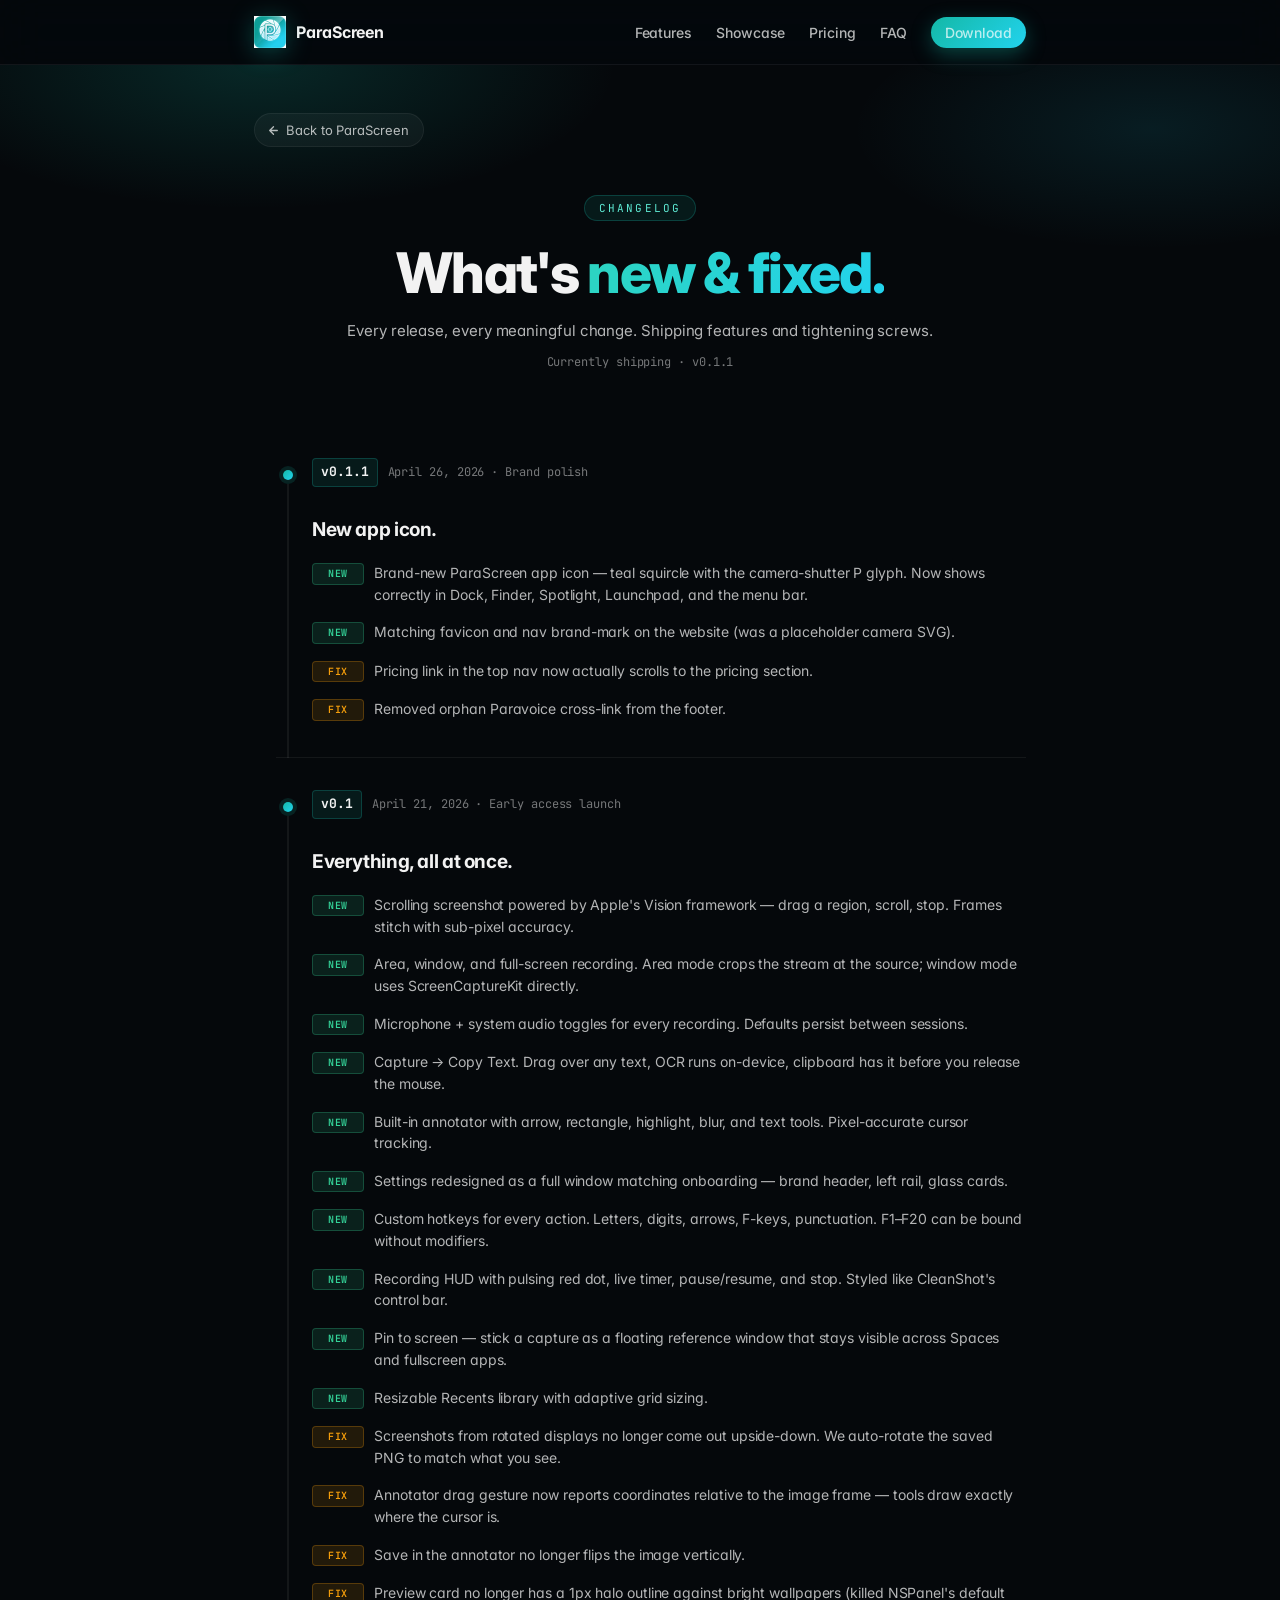
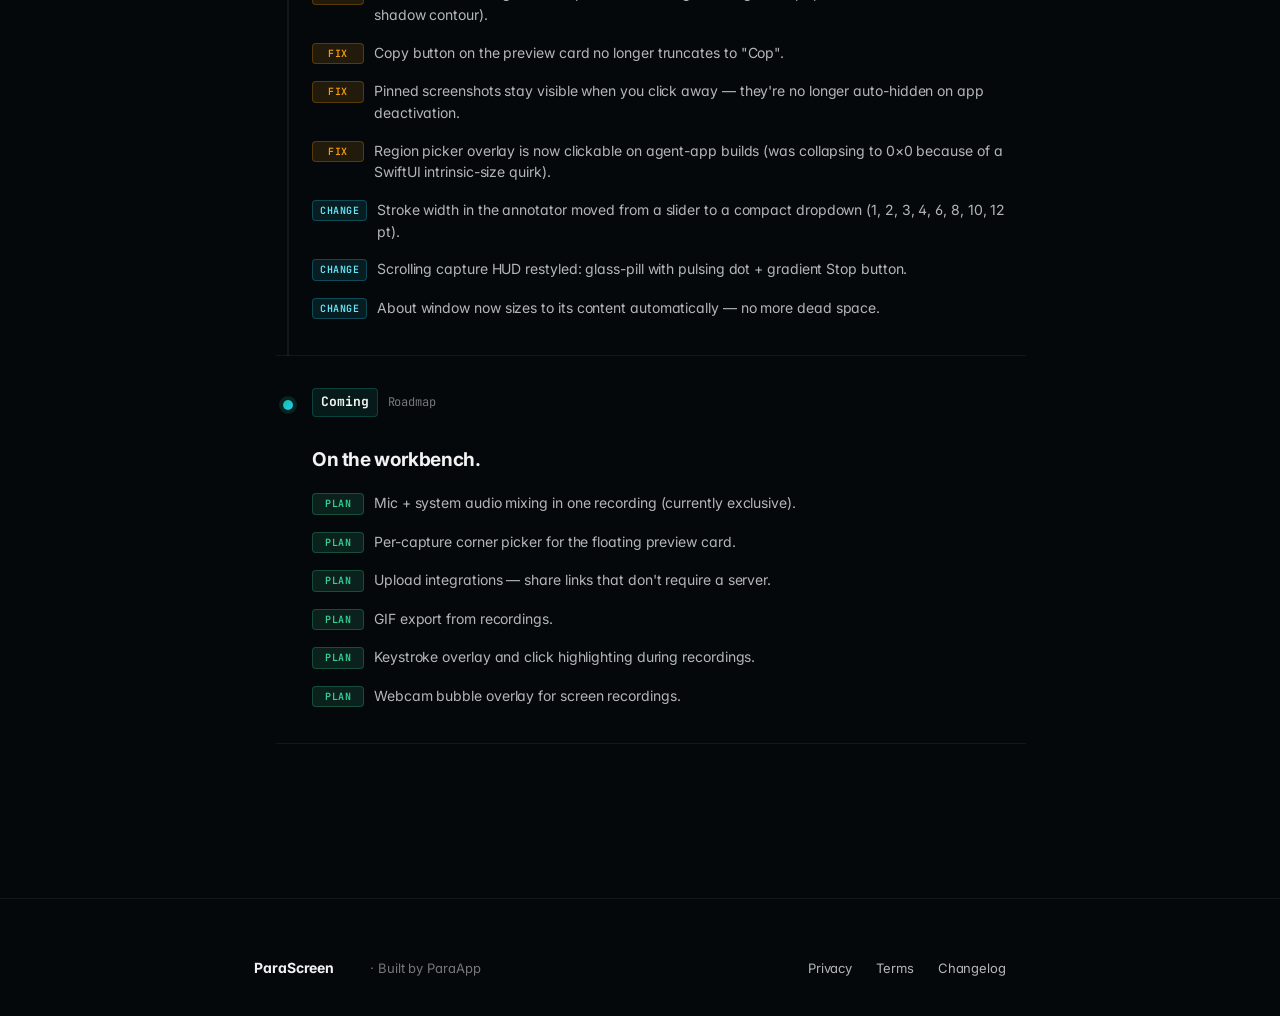
==== changelog.html @ b53913fe "fix: nav 'Pricing' link + add v0.1.1 changelog entry - Add #pricing anchor span on pricing/download " ====
<!DOCTYPE html>
<html lang="en">
<head>
  <meta charset="UTF-8" />
  <meta name="viewport" content="width=device-width, initial-scale=1.0" />
  <title>Changelog — ParaScreen</title>
  <meta name="description" content="Every release of ParaScreen, and what changed. Organized by version, dated.">
  <meta name="theme-color" content="#05080B" />
  <meta name="color-scheme" content="dark" />
  <link rel="canonical" href="https://parascreen.app/changelog.html" />
  <link rel="icon" type="image/png" sizes="32x32" href="favicon-32.png" />
  <link rel="icon" type="image/png" sizes="16x16" href="favicon-16.png" />
  <link rel="shortcut icon" type="image/png" href="favicon.png" />
  <link rel="apple-touch-icon" sizes="180x180" href="apple-touch-icon.png" />

  <link rel="preconnect" href="https://fonts.googleapis.com">
  <link rel="preconnect" href="https://fonts.gstatic.com" crossorigin>
  <link href="https://fonts.googleapis.com/css2?family=Inter:wght@300;400;500;600;700;800&family=JetBrains+Mono:wght@400;500;600&display=swap" rel="stylesheet">
  <link rel="stylesheet" href="shared/tokens.css">
  <link rel="stylesheet" href="shared/base.css">
  <link rel="stylesheet" href="shared/motion.css">
  <link rel="stylesheet" href="_shared/legal.css">
</head>
<body>

<nav class="top">
  <div class="container">
    <div class="row">
      <a class="brand" href="">
        <div class="brand-mark">
          <img src="brand-mark-64.png" alt="ParaScreen" width="32" height="32" />
        </div>
        <span>ParaScreen</span>
      </a>
      <div class="links">
        <a href="index.html#features">Features</a>
        <a href="index.html#showcase">Showcase</a>
        <a href="index.html#pricing">Pricing</a>
        <a href="index.html#faq">FAQ</a>
        <a class="cta" href="index.html#download">Download</a>
      </div>
    </div>
  </div>
</nav>

<section class="legal-page">
  <div class="container">
    <a class="back-link" href="">
      <svg viewBox="0 0 24 24" fill="none" stroke="currentColor" stroke-width="2.4" stroke-linecap="round" stroke-linejoin="round"><path d="M19 12H5M12 19l-7-7 7-7"/></svg>
      Back to ParaScreen
    </a>

    <div class="legal-header">
      <span class="eyebrow">Changelog</span>
      <h1>What's <span class="grad">new &amp; fixed.</span></h1>
      <p class="sub">Every release, every meaningful change. Shipping features and tightening screws.</p>
      <div class="meta">Currently shipping · v0.1.1</div>
    </div>

    <div class="legal-body" style="padding-top: 24px;">
      <ul class="changelog-list">

        <!-- v0.1.1 — brand polish -->
        <li class="changelog-entry">
          <div class="version">
            <span class="v">v0.1.1</span>
            <span class="date">April 26, 2026 · Brand polish</span>
          </div>
          <h2>New app icon.</h2>
          <ul>
            <li><span class="tag new">New</span><span>Brand-new ParaScreen app icon — teal squircle with the camera-shutter P glyph. Now shows correctly in Dock, Finder, Spotlight, Launchpad, and the menu bar.</span></li>
            <li><span class="tag new">New</span><span>Matching favicon and nav brand-mark on the website (was a placeholder camera SVG).</span></li>
            <li><span class="tag fix">Fix</span><span>Pricing link in the top nav now actually scrolls to the pricing section.</span></li>
            <li><span class="tag fix">Fix</span><span>Removed orphan Paravoice cross-link from the footer.</span></li>
          </ul>
        </li>

        <!-- v0.1 — tonight's marathon -->
        <li class="changelog-entry">
          <div class="version">
            <span class="v">v0.1</span>
            <span class="date">April 21, 2026 · Early access launch</span>
          </div>
          <h2>Everything, all at once.</h2>
          <ul>
            <li><span class="tag new">New</span><span>Scrolling screenshot powered by Apple's Vision framework — drag a region, scroll, stop. Frames stitch with sub-pixel accuracy.</span></li>
            <li><span class="tag new">New</span><span>Area, window, and full-screen recording. Area mode crops the stream at the source; window mode uses ScreenCaptureKit directly.</span></li>
            <li><span class="tag new">New</span><span>Microphone + system audio toggles for every recording. Defaults persist between sessions.</span></li>
            <li><span class="tag new">New</span><span>Capture → Copy Text. Drag over any text, OCR runs on-device, clipboard has it before you release the mouse.</span></li>
            <li><span class="tag new">New</span><span>Built-in annotator with arrow, rectangle, highlight, blur, and text tools. Pixel-accurate cursor tracking.</span></li>
            <li><span class="tag new">New</span><span>Settings redesigned as a full window matching onboarding — brand header, left rail, glass cards.</span></li>
            <li><span class="tag new">New</span><span>Custom hotkeys for every action. Letters, digits, arrows, F-keys, punctuation. F1–F20 can be bound without modifiers.</span></li>
            <li><span class="tag new">New</span><span>Recording HUD with pulsing red dot, live timer, pause/resume, and stop. Styled like CleanShot's control bar.</span></li>
            <li><span class="tag new">New</span><span>Pin to screen — stick a capture as a floating reference window that stays visible across Spaces and fullscreen apps.</span></li>
            <li><span class="tag new">New</span><span>Resizable Recents library with adaptive grid sizing.</span></li>
            <li><span class="tag fix">Fix</span><span>Screenshots from rotated displays no longer come out upside-down. We auto-rotate the saved PNG to match what you see.</span></li>
            <li><span class="tag fix">Fix</span><span>Annotator drag gesture now reports coordinates relative to the image frame — tools draw exactly where the cursor is.</span></li>
            <li><span class="tag fix">Fix</span><span>Save in the annotator no longer flips the image vertically.</span></li>
            <li><span class="tag fix">Fix</span><span>Preview card no longer has a 1px halo outline against bright wallpapers (killed NSPanel's default shadow contour).</span></li>
            <li><span class="tag fix">Fix</span><span>Copy button on the preview card no longer truncates to "Cop".</span></li>
            <li><span class="tag fix">Fix</span><span>Pinned screenshots stay visible when you click away — they're no longer auto-hidden on app deactivation.</span></li>
            <li><span class="tag fix">Fix</span><span>Region picker overlay is now clickable on agent-app builds (was collapsing to 0×0 because of a SwiftUI intrinsic-size quirk).</span></li>
            <li><span class="tag change">Change</span><span>Stroke width in the annotator moved from a slider to a compact dropdown (1, 2, 3, 4, 6, 8, 10, 12 pt).</span></li>
            <li><span class="tag change">Change</span><span>Scrolling capture HUD restyled: glass-pill with pulsing dot + gradient Stop button.</span></li>
            <li><span class="tag change">Change</span><span>About window now sizes to its content automatically — no more dead space.</span></li>
          </ul>
        </li>

        <!-- Seed entry for the roadmap -->
        <li class="changelog-entry">
          <div class="version">
            <span class="v">Coming</span>
            <span class="date">Roadmap</span>
          </div>
          <h2>On the workbench.</h2>
          <ul>
            <li><span class="tag new">Plan</span><span>Mic + system audio mixing in one recording (currently exclusive).</span></li>
            <li><span class="tag new">Plan</span><span>Per-capture corner picker for the floating preview card.</span></li>
            <li><span class="tag new">Plan</span><span>Upload integrations — share links that don't require a server.</span></li>
            <li><span class="tag new">Plan</span><span>GIF export from recordings.</span></li>
            <li><span class="tag new">Plan</span><span>Keystroke overlay and click highlighting during recordings.</span></li>
            <li><span class="tag new">Plan</span><span>Webcam bubble overlay for screen recordings.</span></li>
          </ul>
        </li>

      </ul>
    </div>
  </div>
</section>

<footer>
  <div class="container row">
    <div>
      <a class="brand" href="" style="font-size:14px; color: var(--text-hi); text-decoration:none; font-weight:700;">ParaScreen</a>
      <span style="margin-left:12px;">· Built by ParaApp</span>
    </div>
    <div>
      <a href="privacy.html">Privacy</a>
      <a href="terms.html">Terms</a>
      <a href="changelog.html">Changelog</a>

    </div>
  </div>
</footer>

</body>
</html>
---- shared/tokens.css ----
/* ParaScreen design tokens — dark-first (Midnight Teal) */
:root {
  /* Surfaces */
  --bg-0: #05080B;
  --bg-1: #08101A;
  --bg-2: #0E1A26;
  --bg-3: #142635;
  --glass-fill: rgba(255, 255, 255, 0.04);
  --glass-stroke: rgba(255, 255, 255, 0.06);
  --glass-stroke-strong: rgba(255, 255, 255, 0.10);

  /* Brand — teal / cyan — mirrors ParaScreen's app accent */
  --teal-500: #14B8A6;
  --teal-400: #2DD4BF;
  --teal-300: #5EEAD4;
  --cyan-500: #06B6D4;
  --cyan-400: #22D3EE;
  --cyan-300: #67E8F9;
  --brand-gradient: linear-gradient(135deg, #14B8A6 0%, #22D3EE 100%);
  --brand-gradient-soft: linear-gradient(135deg, rgba(20,184,166,0.85) 0%, rgba(34,211,238,0.85) 100%);
  --brand-glow: 0 0 40px rgba(20, 184, 166, 0.45), 0 0 80px rgba(34, 211, 238, 0.25);

  /* State */
  --live-green: #34D399;
  --amber: #F59E0B;
  --red-500: #EF4444;
  --violet-400: #A78BFA;

  /* Text (on dark) */
  --text-hi: rgba(255, 255, 255, 0.95);
  --text-mid: rgba(255, 255, 255, 0.70);
  --text-lo: rgba(255, 255, 255, 0.45);
  --text-disabled: rgba(255, 255, 255, 0.25);

  /* Radii */
  --r-xs: 4px;
  --r-sm: 8px;
  --r-md: 12px;
  --r-lg: 16px;
  --r-xl: 24px;
  --r-pill: 9999px;

  /* Elevation */
  --shadow-sm: 0 1px 2px rgba(0, 0, 0, 0.30);
  --shadow-md: 0 4px 16px rgba(0, 0, 0, 0.40);
  --shadow-lg: 0 16px 48px rgba(0, 0, 0, 0.50);
  --shadow-glow: var(--brand-glow);

  /* Typography */
  --font-heading: "Inter", ui-sans-serif, system-ui, -apple-system, "Segoe UI", Roboto, sans-serif;
  --font-body: "Inter", ui-sans-serif, system-ui, -apple-system, "Segoe UI", Roboto, sans-serif;
  --font-mono: "JetBrains Mono", ui-monospace, SFMono-Regular, Menlo, Consolas, monospace;

  /* Motion */
  --dur-micro: 120ms;
  --dur-fast: 240ms;
  --dur-med: 400ms;
  --dur-slow: 640ms;
  --ease-out: cubic-bezier(0.16, 1, 0.3, 1);
  --ease-in-out: cubic-bezier(0.83, 0, 0.17, 1);
}

/* Light mode (landing page only) */
:root[data-theme="light"] {
  --bg-0: #FAFAF9;
  --bg-1: #FFFFFF;
  --bg-2: #F5F5F4;
  --bg-3: #E7E5E4;
  --glass-fill: rgba(255, 255, 255, 0.70);
  --glass-stroke: rgba(0, 0, 0, 0.06);
  --text-hi: rgba(17, 17, 17, 0.95);
  --text-mid: rgba(17, 17, 17, 0.70);
  --text-lo: rgba(17, 17, 17, 0.45);
}

/* ParaScreen-specific gradient helpers */
.ambient-teal::before {
  content: '';
  position: absolute;
  inset: -20% -10%;
  pointer-events: none;
  background:
    radial-gradient(60% 40% at 15% 0%, rgba(20,184,166,0.22), transparent 60%),
    radial-gradient(50% 40% at 90% 100%, rgba(34,211,238,0.14), transparent 60%);
  z-index: 0;
}

/* Shared motion class — mirrors Paravoice */
.ambient-violet::before {
  content: '';
  position: absolute;
  inset: -20% -10%;
  pointer-events: none;
  background:
    radial-gradient(60% 40% at 15% 0%, rgba(20,184,166,0.22), transparent 60%),
    radial-gradient(50% 40% at 90% 100%, rgba(34,211,238,0.14), transparent 60%);
  z-index: 0;
}
---- shared/base.css ----
* { box-sizing: border-box; }

html, body {
  margin: 0;
  padding: 0;
  font-family: var(--font-body);
  background: var(--bg-0);
  color: var(--text-hi);
  -webkit-font-smoothing: antialiased;
  font-feature-settings: "cv02", "cv03", "cv04", "cv11";
  letter-spacing: -0.005em;
}

h1, h2, h3, h4, h5, h6 {
  font-family: var(--font-heading);
  letter-spacing: -0.02em;
  margin: 0;
  color: var(--text-hi);
}

button { font-family: inherit; cursor: pointer; }
code, kbd, pre { font-family: var(--font-mono); }

.glass {
  background: var(--glass-fill);
  backdrop-filter: blur(40px) saturate(180%);
  -webkit-backdrop-filter: blur(40px) saturate(180%);
  border: 1px solid var(--glass-stroke);
}
.glass-strong { border-color: var(--glass-stroke-strong); }

.focus-ring:focus-visible {
  outline: 2px solid var(--teal-400);
  outline-offset: 2px;
  border-radius: var(--r-sm);
}

.text-gradient {
  background: var(--brand-gradient);
  -webkit-background-clip: text;
  background-clip: text;
  color: transparent;
}

/* Parent must have position: relative (pseudo-element is absolute-positioned). */
.grain::before {
  content: '';
  position: absolute;
  inset: 0;
  pointer-events: none;
  opacity: 0.04;
  mix-blend-mode: overlay;
  background-image: url("data:image/svg+xml;utf8,<svg xmlns='http://www.w3.org/2000/svg' width='160' height='160'><filter id='n'><feTurbulence baseFrequency='0.9' numOctaves='2' stitchTiles='stitch'/><feColorMatrix values='0 0 0 0 0 0 0 0 0 0 0 0 0 0 0 0 0 0 0.5 0'/></filter><rect width='100%' height='100%' filter='url(%23n)'/></svg>");
}

/* Violet radial ambient for dark surfaces */
/* Parent must have position: relative (pseudo-element is absolute-positioned). */
.ambient-violet::before {
  content: '';
  position: absolute;
  inset: -20% -10%;
  pointer-events: none;
  background:
    radial-gradient(60% 40% at 15% 0%, rgba(139,92,246,0.18), transparent 60%),
    radial-gradient(50% 40% at 90% 100%, rgba(236,72,153,0.12), transparent 60%);
  z-index: 0;
}

.pv-waveform {
  display: flex;
  align-items: center;
  justify-content: center;
  gap: 3px;
  width: 100%;
  height: 48px;
}
.pv-wf-bar {
  display: block;
  width: 2px;
  height: calc(var(--h, 0.1) * 100%);
  min-height: 4px;
  border-radius: 2px;
  background: linear-gradient(
    180deg,
    hsl(calc(260 + var(--i) / var(--t) * 70) 90% 70%),
    hsl(calc(320 + var(--i) / var(--t) * 20) 90% 65%)
  );
  transition: height var(--dur-micro) linear;
  box-shadow: 0 0 6px rgba(139, 92, 246, 0.45);
}
@media (prefers-reduced-motion: reduce) {
  .pv-wf-bar { transition: none; }
}

.pv-keycap {
  display: inline-flex;
  align-items: center;
  justify-content: center;
  min-width: 24px;
  height: 24px;
  padding: 0 8px;
  border-radius: var(--r-sm);
  background: linear-gradient(180deg, rgba(255,255,255,0.08), rgba(255,255,255,0.02));
  border: 1px solid rgba(255, 255, 255, 0.10);
  box-shadow:
    inset 0 1px 0 rgba(255, 255, 255, 0.15),
    inset 0 -1px 0 rgba(0, 0, 0, 0.20),
    0 1px 2px rgba(0, 0, 0, 0.30);
  font-family: var(--font-mono);
  font-size: 12px;
  font-weight: 500;
  color: var(--text-hi);
  user-select: none;
  letter-spacing: 0;
}
.pv-keycap.pv-keycap--held {
  background: var(--brand-gradient);
  color: #fff;
  box-shadow:
    inset 0 1px 0 rgba(255, 255, 255, 0.25),
    inset 0 -1px 0 rgba(0, 0, 0, 0.20),
    0 0 20px rgba(139, 92, 246, 0.55);
}
---- shared/motion.css ----
:root {
  --ease-out: cubic-bezier(0.2, 0.8, 0.2, 1);
  --ease-in-out: cubic-bezier(0.4, 0, 0.2, 1);
  --spring-soft: cubic-bezier(0.34, 1.56, 0.64, 1);

  --dur-micro: 120ms;
  --dur-fast: 200ms;
  --dur-med: 320ms;
  --dur-slow: 600ms;
  --dur-xslow: 1400ms;
}

@media (prefers-reduced-motion: reduce) {
  *, *::before, *::after {
    animation-duration: 0.01ms !important;
    animation-iteration-count: 1 !important;
    transition-duration: 0.01ms !important;
    scroll-behavior: auto !important;
  }
}

@keyframes pv-pulse-dot {
  0%, 100% { opacity: 0.5; }
  50% { opacity: 1; }
}
@keyframes pv-breathe {
  0%, 100% { transform: scaleY(1); }
  50% { transform: scaleY(1.06); }
}
@keyframes pv-shimmer {
  0% { background-position: 0% 50%; }
  100% { background-position: 200% 50%; }
}
@keyframes pv-fade-in {
  from { opacity: 0; transform: translateY(4px); }
  to { opacity: 1; transform: translateY(0); }
}
@keyframes pv-overlay-enter {
  from { opacity: 0; transform: translate(-50%, 8px) scale(0.96); filter: blur(8px); }
  to { opacity: 1; transform: translate(-50%, 0) scale(1); filter: blur(0); }
}
---- _shared/legal.css ----
/* Shared legal/changelog page styles */
.container { max-width: 820px; margin: 0 auto; padding: 0 24px; }

.legal-page { padding: 48px 0 80px; position: relative; }
.legal-page::before {
  content:''; position:absolute; inset:0 0 auto 0; height: 320px;
  background:
    radial-gradient(600px 240px at 20% 0%, rgba(20,184,166,0.18), transparent 60%),
    radial-gradient(500px 200px at 90% 20%, rgba(34,211,238,0.10), transparent 60%);
  pointer-events: none; z-index: 0;
}

.legal-header {
  position: relative; z-index: 1;
  text-align: center; padding: 48px 0 40px;
}
.legal-header .eyebrow {
  display: inline-block; padding: 5px 14px;
  font-size: 11px; font-family: var(--font-mono); letter-spacing: 0.2em;
  text-transform: uppercase; color: var(--teal-300);
  background: rgba(20,184,166,0.10);
  border: 1px solid rgba(20,184,166,0.25);
  border-radius: var(--r-pill);
  margin-bottom: 18px;
}
.legal-header h1 {
  font-size: clamp(38px, 6vw, 56px);
  font-weight: 800; letter-spacing: -0.03em; margin: 0 0 14px;
}
.legal-header h1 .grad {
  background: linear-gradient(120deg, var(--teal-400), var(--cyan-400));
  -webkit-background-clip: text; background-clip: text; color: transparent;
}
.legal-header p.sub {
  font-size: 15px; color: var(--text-mid); margin: 0;
}
.legal-header .meta {
  margin-top: 14px;
  font-size: 12px; color: var(--text-lo);
  font-family: var(--font-mono);
}

.legal-body {
  position: relative; z-index: 1;
  line-height: 1.75;
  color: var(--text-mid);
  font-size: 15px;
}
.legal-body h2 {
  font-size: 22px; font-weight: 700; color: var(--text-hi);
  margin: 40px 0 14px;
  padding-top: 20px;
  border-top: 1px solid var(--glass-stroke);
}
.legal-body h2:first-of-type { border-top: 0; padding-top: 0; margin-top: 20px; }
.legal-body h3 {
  font-size: 16px; font-weight: 600; color: var(--text-hi);
  margin: 24px 0 8px;
}
.legal-body p { margin: 0 0 14px; }
.legal-body ul { padding-left: 22px; margin: 0 0 14px; }
.legal-body li { margin-bottom: 8px; }
.legal-body a { color: var(--teal-300); text-decoration: none; border-bottom: 1px solid rgba(94,234,212,0.3); }
.legal-body a:hover { border-bottom-color: var(--teal-300); }
.legal-body code, .legal-body kbd {
  font-family: var(--font-mono); font-size: 12px;
  background: rgba(255,255,255,0.05);
  border: 1px solid var(--glass-stroke);
  padding: 1px 6px; border-radius: 4px;
  color: var(--text-hi);
}
.legal-body .callout {
  padding: 16px 18px;
  background: rgba(20,184,166,0.08);
  border: 1px solid rgba(20,184,166,0.22);
  border-radius: var(--r-md);
  margin: 24px 0;
}
.legal-body .callout strong { color: var(--teal-300); }

/* Changelog */
.changelog-list { list-style: none; padding: 0; margin: 0; }
.changelog-entry {
  position: relative;
  padding: 24px 0 24px 36px;
  border-bottom: 1px solid var(--glass-stroke);
}
.changelog-entry::before {
  content: ''; position: absolute; left: 7px; top: 36px;
  width: 10px; height: 10px; border-radius: 50%;
  background: var(--brand-gradient);
  box-shadow: 0 0 0 4px rgba(20,184,166,0.15);
}
.changelog-entry::after {
  content: ''; position: absolute; left: 11px; top: 50px; bottom: -1px;
  width: 2px; background: var(--glass-stroke);
}
.changelog-entry:last-child::after { display: none; }

.changelog-entry .version {
  display: inline-flex; align-items: baseline; gap: 10px;
  margin-bottom: 6px;
}
.changelog-entry .version .v {
  font-family: var(--font-mono);
  font-size: 13px; font-weight: 700; color: var(--text-hi);
  padding: 2px 8px;
  background: rgba(20,184,166,0.10);
  border: 1px solid rgba(20,184,166,0.25);
  border-radius: 4px;
}
.changelog-entry .version .date {
  font-size: 12px; color: var(--text-lo);
  font-family: var(--font-mono);
}
.changelog-entry h2 {
  font-size: 19px; font-weight: 700; color: var(--text-hi);
  margin: 0 0 12px;
}
.changelog-entry ul { list-style: none; padding: 0; margin: 0; }
.changelog-entry li {
  display: flex; align-items: flex-start; gap: 10px;
  padding: 4px 0;
  color: var(--text-mid); font-size: 14px; line-height: 1.55;
}
.changelog-entry li .tag {
  display: inline-block; flex-shrink: 0;
  font-family: var(--font-mono); font-size: 10px; font-weight: 600;
  letter-spacing: 0.05em; text-transform: uppercase;
  padding: 2px 7px; border-radius: 4px;
  min-width: 52px; text-align: center;
  margin-top: 1px;
}
.changelog-entry li .tag.new    { background: rgba(52,211,153,0.12); color: #34D399; border:1px solid rgba(52,211,153,0.25); }
.changelog-entry li .tag.fix    { background: rgba(245,158,11,0.12); color: #F59E0B; border:1px solid rgba(245,158,11,0.25); }
.changelog-entry li .tag.change { background: rgba(34,211,238,0.10); color: #67E8F9; border:1px solid rgba(34,211,238,0.25); }
.changelog-entry li .tag.remove { background: rgba(239,68,68,0.10);  color: #F87171; border:1px solid rgba(239,68,68,0.22); }

/* Back link */
.back-link {
  position: relative; z-index: 1;
  display: inline-flex; align-items: center; gap: 6px;
  font-size: 13px; color: var(--text-mid);
  text-decoration: none;
  padding: 8px 14px 8px 12px;
  border-radius: var(--r-pill);
  background: var(--glass-fill);
  border: 1px solid var(--glass-stroke);
  transition: all var(--dur-fast);
}
.back-link:hover { color: var(--text-hi); background: rgba(255,255,255,0.06); }
.back-link svg { width: 13px; height: 13px; }

/* Footer shared with index.html */
footer {
  padding: 60px 0 40px;
  border-top: 1px solid var(--glass-stroke);
  color: var(--text-lo);
  font-size: 13px;
  margin-top: 60px;
}
footer .row {
  display:flex; justify-content: space-between; align-items:center; flex-wrap: wrap; gap: 16px;
}
footer a { color: var(--text-mid); text-decoration: none; margin-right: 20px; }
footer a:hover { color: var(--text-hi); }

/* Nav ripped from index.html \u2014 kept self-contained */
nav.top {
  position: sticky; top: 0; z-index: 50;
  backdrop-filter: blur(24px) saturate(180%);
  -webkit-backdrop-filter: blur(24px) saturate(180%);
  background: rgba(5, 8, 11, 0.55);
  border-bottom: 1px solid var(--glass-stroke);
}
nav.top .row { display: flex; align-items: center; justify-content: space-between; height: 64px; }
nav.top .brand { display: flex; align-items: center; gap: 10px; font-weight: 700; font-size: 16px; color: var(--text-hi); text-decoration: none; }
nav.top .brand-mark {
  width: 32px; height: 32px;
  display: flex; align-items: center; justify-content: center;
  filter: drop-shadow(0 4px 12px rgba(20,184,166,0.35));
}
nav.top .brand-mark img { width: 100%; height: 100%; display: block; }
nav.top .links { display: flex; gap: 24px; align-items: center; }
nav.top .links a { color: var(--text-mid); text-decoration: none; font-size: 14px; font-weight: 500; transition: color var(--dur-fast); }
nav.top .links a:hover { color: var(--text-hi); }
nav.top .cta {
  display: inline-flex; align-items: center; gap: 6px;
  padding: 7px 14px; border-radius: var(--r-pill);
  background: var(--brand-gradient); color: white;
  font-size: 13px; font-weight: 600; text-decoration: none;
  box-shadow: 0 6px 20px rgba(20,184,166,0.35);
  transition: transform var(--dur-fast);
}
nav.top .cta:hover { transform: translateY(-1px); }
@media (max-width: 720px) {
  nav.top .links a:not(.cta) { display: none; }
}

/* ===================== MOBILE POLISH ===================== */
@media (max-width: 720px) {
  .container { padding: 0 18px; }

  nav.top .row { height: 56px; }
  nav.top .brand span { font-size: 15px; }
  nav.top .cta { padding: 7px 12px; font-size: 12px; gap: 5px; }
  nav.top .links { gap: 14px; }

  .legal-page { padding: 32px 0 56px; }
  .legal-header { padding: 32px 0 28px; }
  .legal-header h1 { font-size: clamp(28px, 8.5vw, 38px); line-height: 1.12; }
  .legal-header p.sub { font-size: 14.5px; padding: 0 8px; }
  .legal-header .eyebrow { font-size: 10.5px; padding: 4px 12px; }

  .legal-body { font-size: 15px; line-height: 1.7; }
  .legal-body h2 { font-size: 19px; margin: 32px 0 12px; padding-top: 16px; }
  .legal-body h3 { font-size: 15px; margin: 20px 0 6px; }
  .legal-body ul { padding-left: 20px; }
  .legal-body .callout { padding: 14px 16px; }

  .changelog-entry { padding: 20px 0 20px 28px; }
  .changelog-entry::before { left: 4px; top: 32px; }
  .changelog-entry::after { left: 8px; top: 46px; }
  .changelog-entry h2 { font-size: 17px; }
  .changelog-entry li { font-size: 13.5px; }
  .changelog-entry li .tag { font-size: 9.5px; min-width: 44px; padding: 2px 5px; }

  .back-link { font-size: 12.5px; padding: 7px 12px 7px 10px; }

  footer { padding: 40px 0 28px; font-size: 12px; }
  footer .row { flex-direction: column; align-items: flex-start; gap: 12px; }
}

@media (max-width: 380px) {
  .container { padding: 0 14px; }
  nav.top .links { gap: 8px; }
  .legal-body { font-size: 14.5px; }
}

@media (prefers-reduced-motion: reduce) {
  *, ::before, ::after { animation: none !important; transition: none !important; }
}
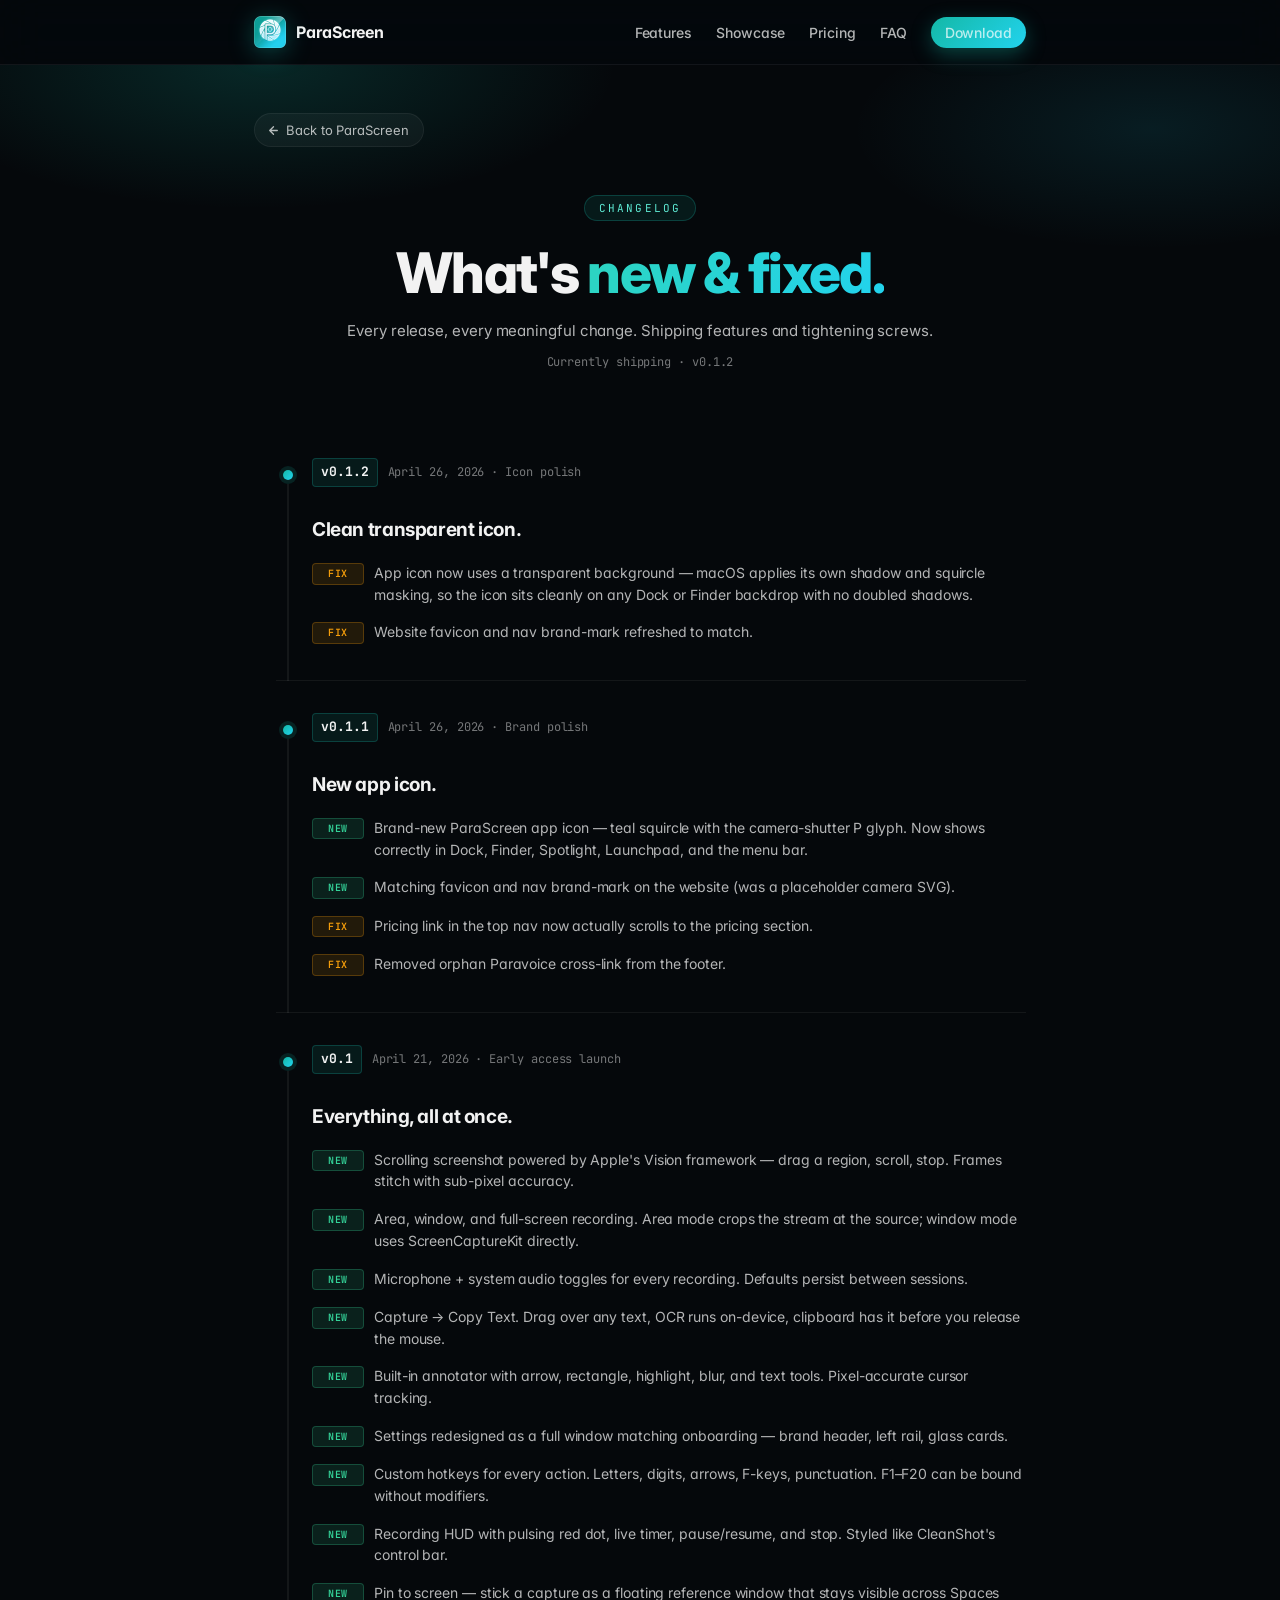
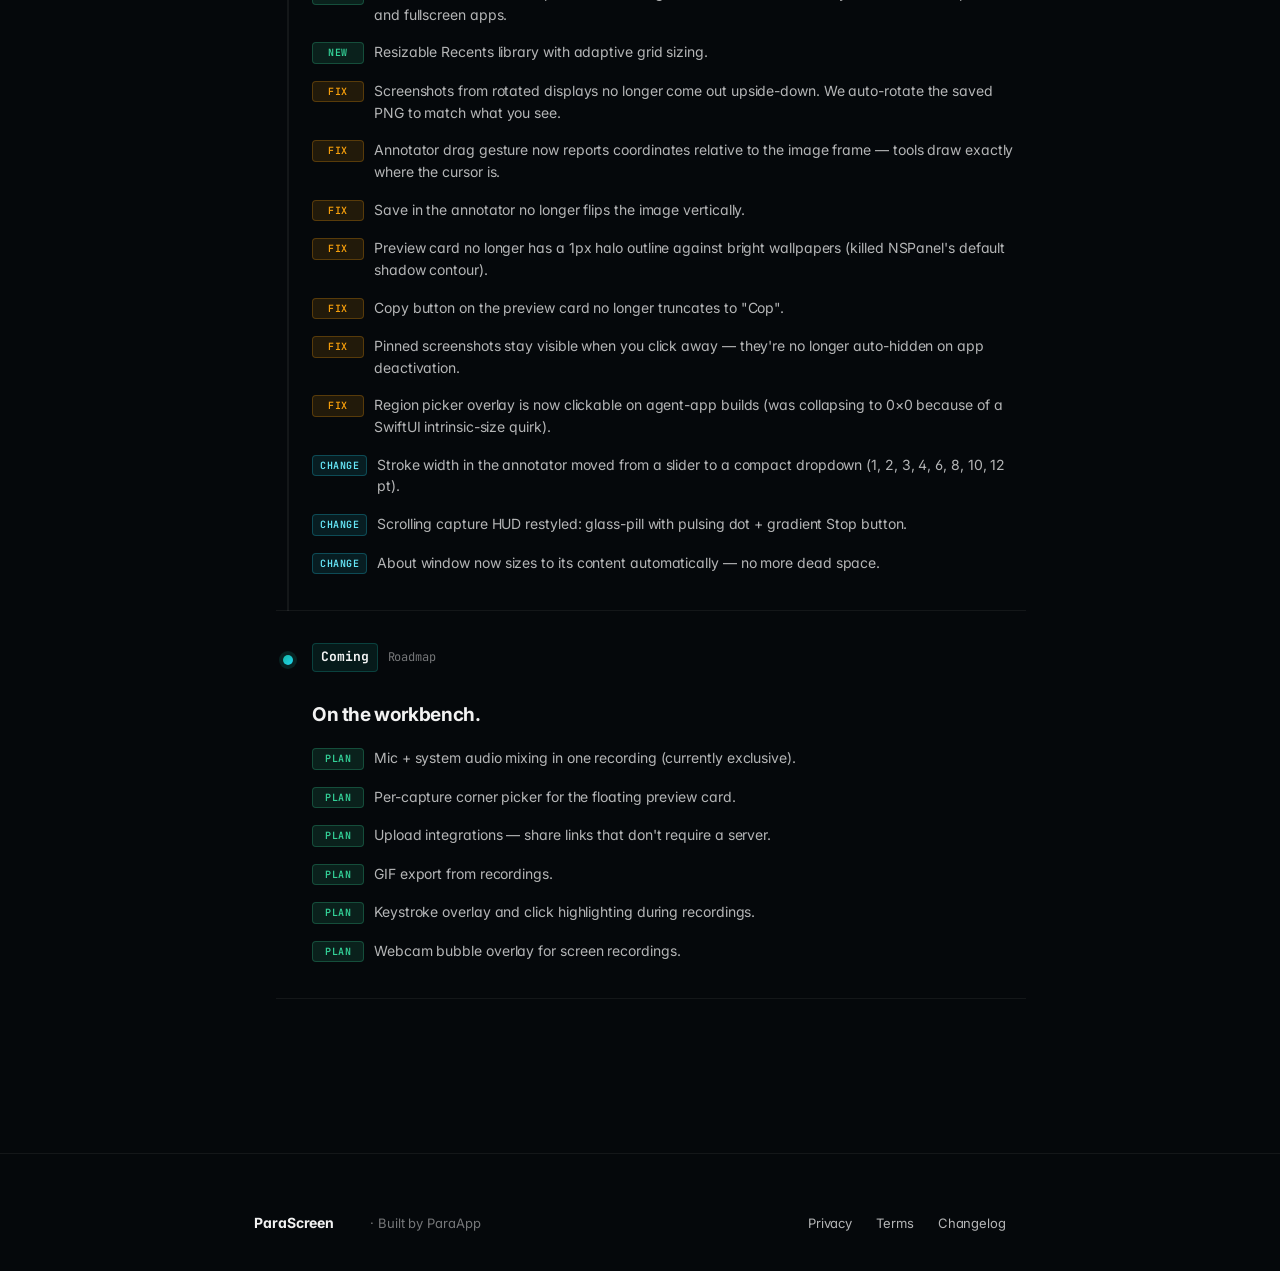
==== commit 5c4711cf: "v0.1.2: transparent icon background - Regenerated all favicon sizes + brand-mark + apple-touch-icon " ====
--- a/changelog.html
+++ b/changelog.html
@@ -54,11 +54,24 @@
       <span class="eyebrow">Changelog</span>
       <h1>What's <span class="grad">new &amp; fixed.</span></h1>
       <p class="sub">Every release, every meaningful change. Shipping features and tightening screws.</p>
-      <div class="meta">Currently shipping · v0.1.1</div>
+      <div class="meta">Currently shipping · v0.1.2</div>
     </div>
 
     <div class="legal-body" style="padding-top: 24px;">
       <ul class="changelog-list">
+
+        <!-- v0.1.2 — transparent icon -->
+        <li class="changelog-entry">
+          <div class="version">
+            <span class="v">v0.1.2</span>
+            <span class="date">April 26, 2026 · Icon polish</span>
+          </div>
+          <h2>Clean transparent icon.</h2>
+          <ul>
+            <li><span class="tag fix">Fix</span><span>App icon now uses a transparent background — macOS applies its own shadow and squircle masking, so the icon sits cleanly on any Dock or Finder backdrop with no doubled shadows.</span></li>
+            <li><span class="tag fix">Fix</span><span>Website favicon and nav brand-mark refreshed to match.</span></li>
+          </ul>
+        </li>
 
         <!-- v0.1.1 — brand polish -->
         <li class="changelog-entry">
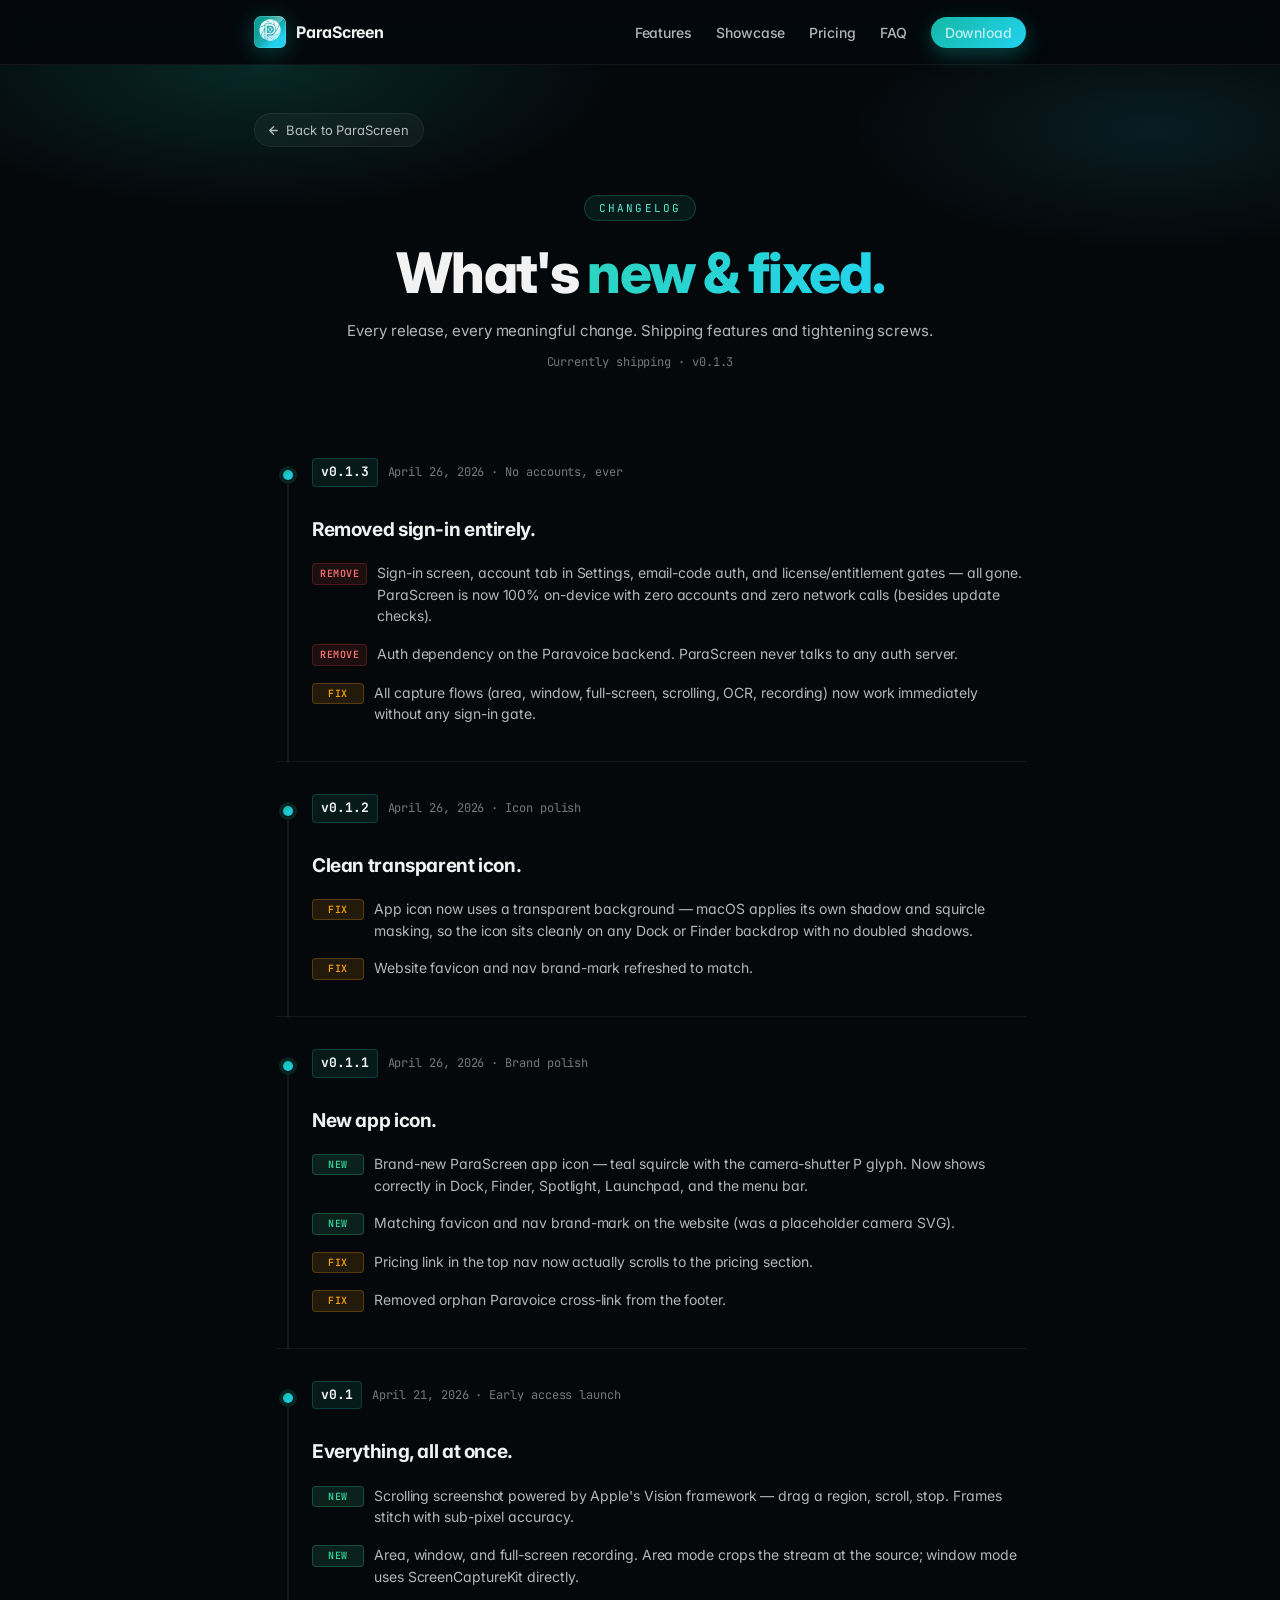
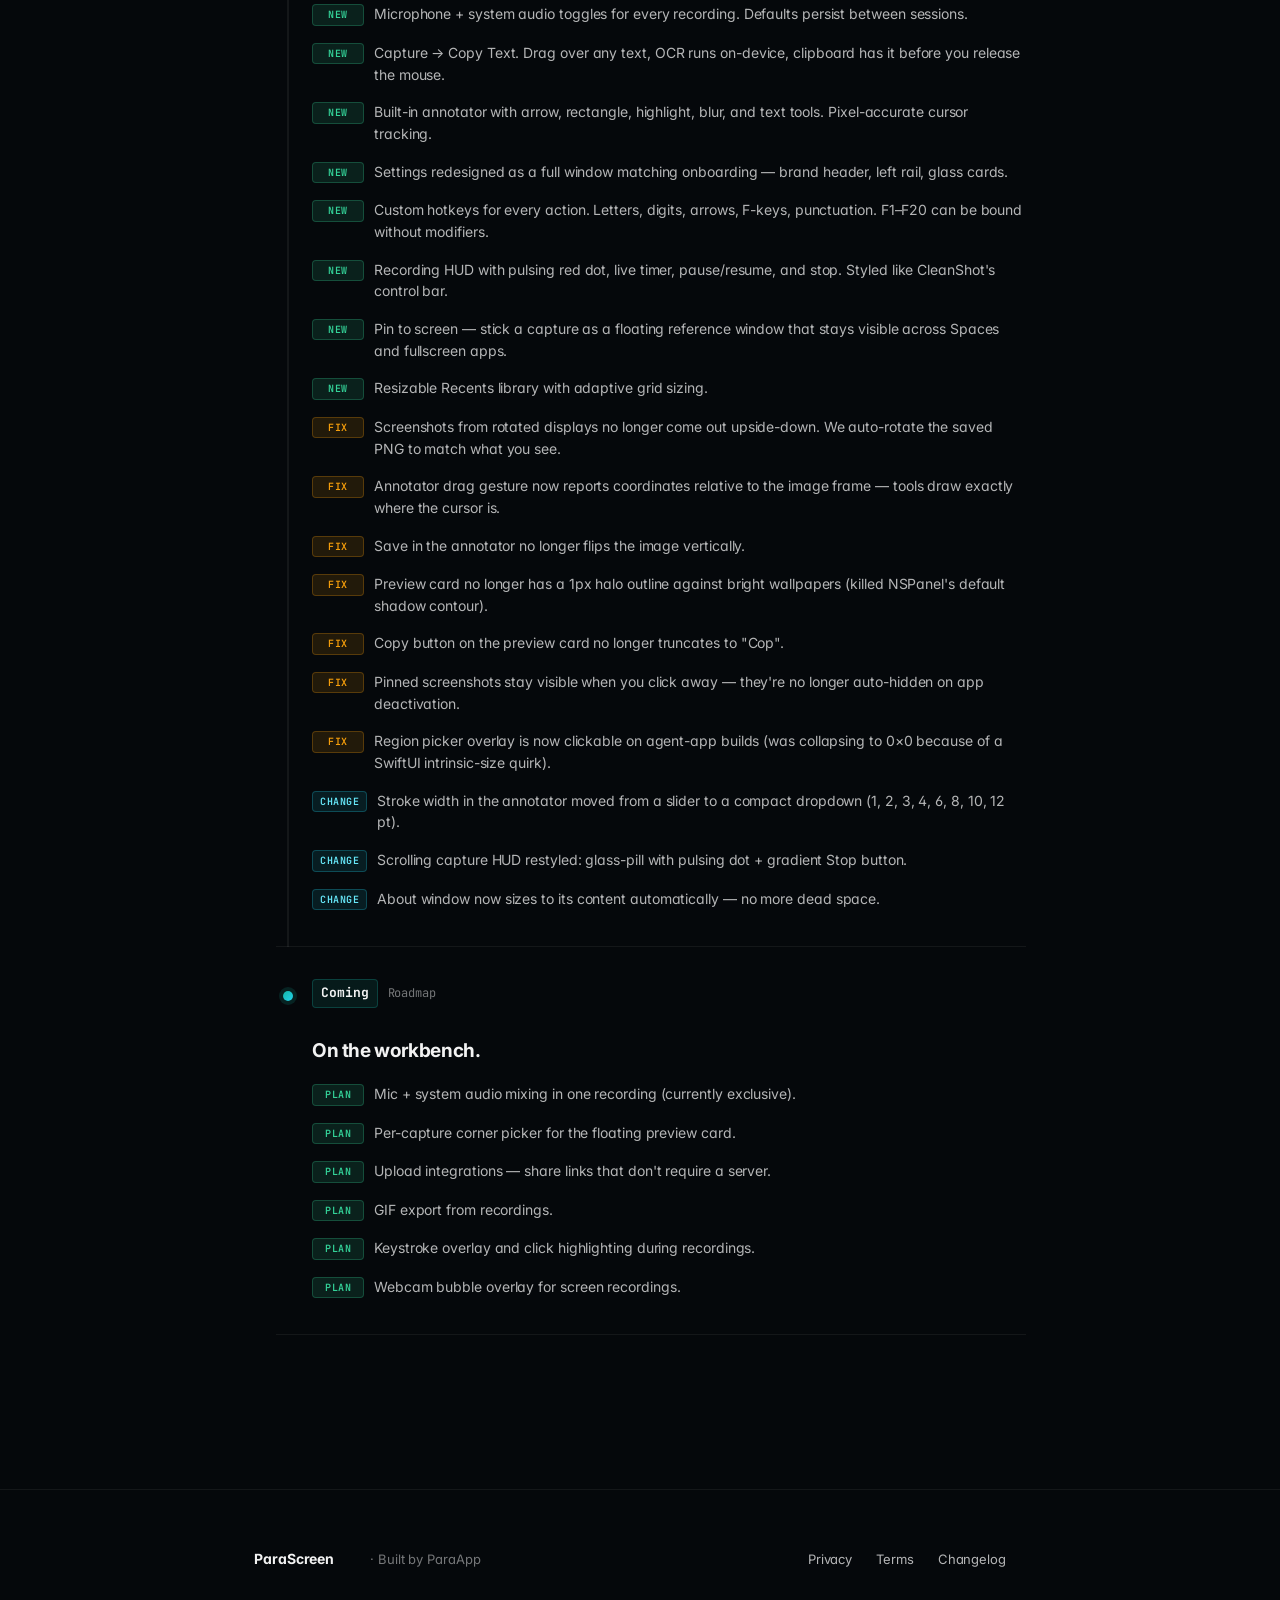
==== commit 530cf5d7: "v0.1.3: remove sign-in / accounts / licensing entirely - Changelog page: add v0.1.3 entry, bump 'Cur" ====
--- a/changelog.html
+++ b/changelog.html
@@ -54,11 +54,25 @@
       <span class="eyebrow">Changelog</span>
       <h1>What's <span class="grad">new &amp; fixed.</span></h1>
       <p class="sub">Every release, every meaningful change. Shipping features and tightening screws.</p>
-      <div class="meta">Currently shipping · v0.1.2</div>
+      <div class="meta">Currently shipping · v0.1.3</div>
     </div>
 
     <div class="legal-body" style="padding-top: 24px;">
       <ul class="changelog-list">
+
+        <!-- v0.1.3 — no accounts -->
+        <li class="changelog-entry">
+          <div class="version">
+            <span class="v">v0.1.3</span>
+            <span class="date">April 26, 2026 · No accounts, ever</span>
+          </div>
+          <h2>Removed sign-in entirely.</h2>
+          <ul>
+            <li><span class="tag remove">Remove</span><span>Sign-in screen, account tab in Settings, email-code auth, and license/entitlement gates — all gone. ParaScreen is now 100% on-device with zero accounts and zero network calls (besides update checks).</span></li>
+            <li><span class="tag remove">Remove</span><span>Auth dependency on the Paravoice backend. ParaScreen never talks to any auth server.</span></li>
+            <li><span class="tag fix">Fix</span><span>All capture flows (area, window, full-screen, scrolling, OCR, recording) now work immediately without any sign-in gate.</span></li>
+          </ul>
+        </li>
 
         <!-- v0.1.2 — transparent icon -->
         <li class="changelog-entry">
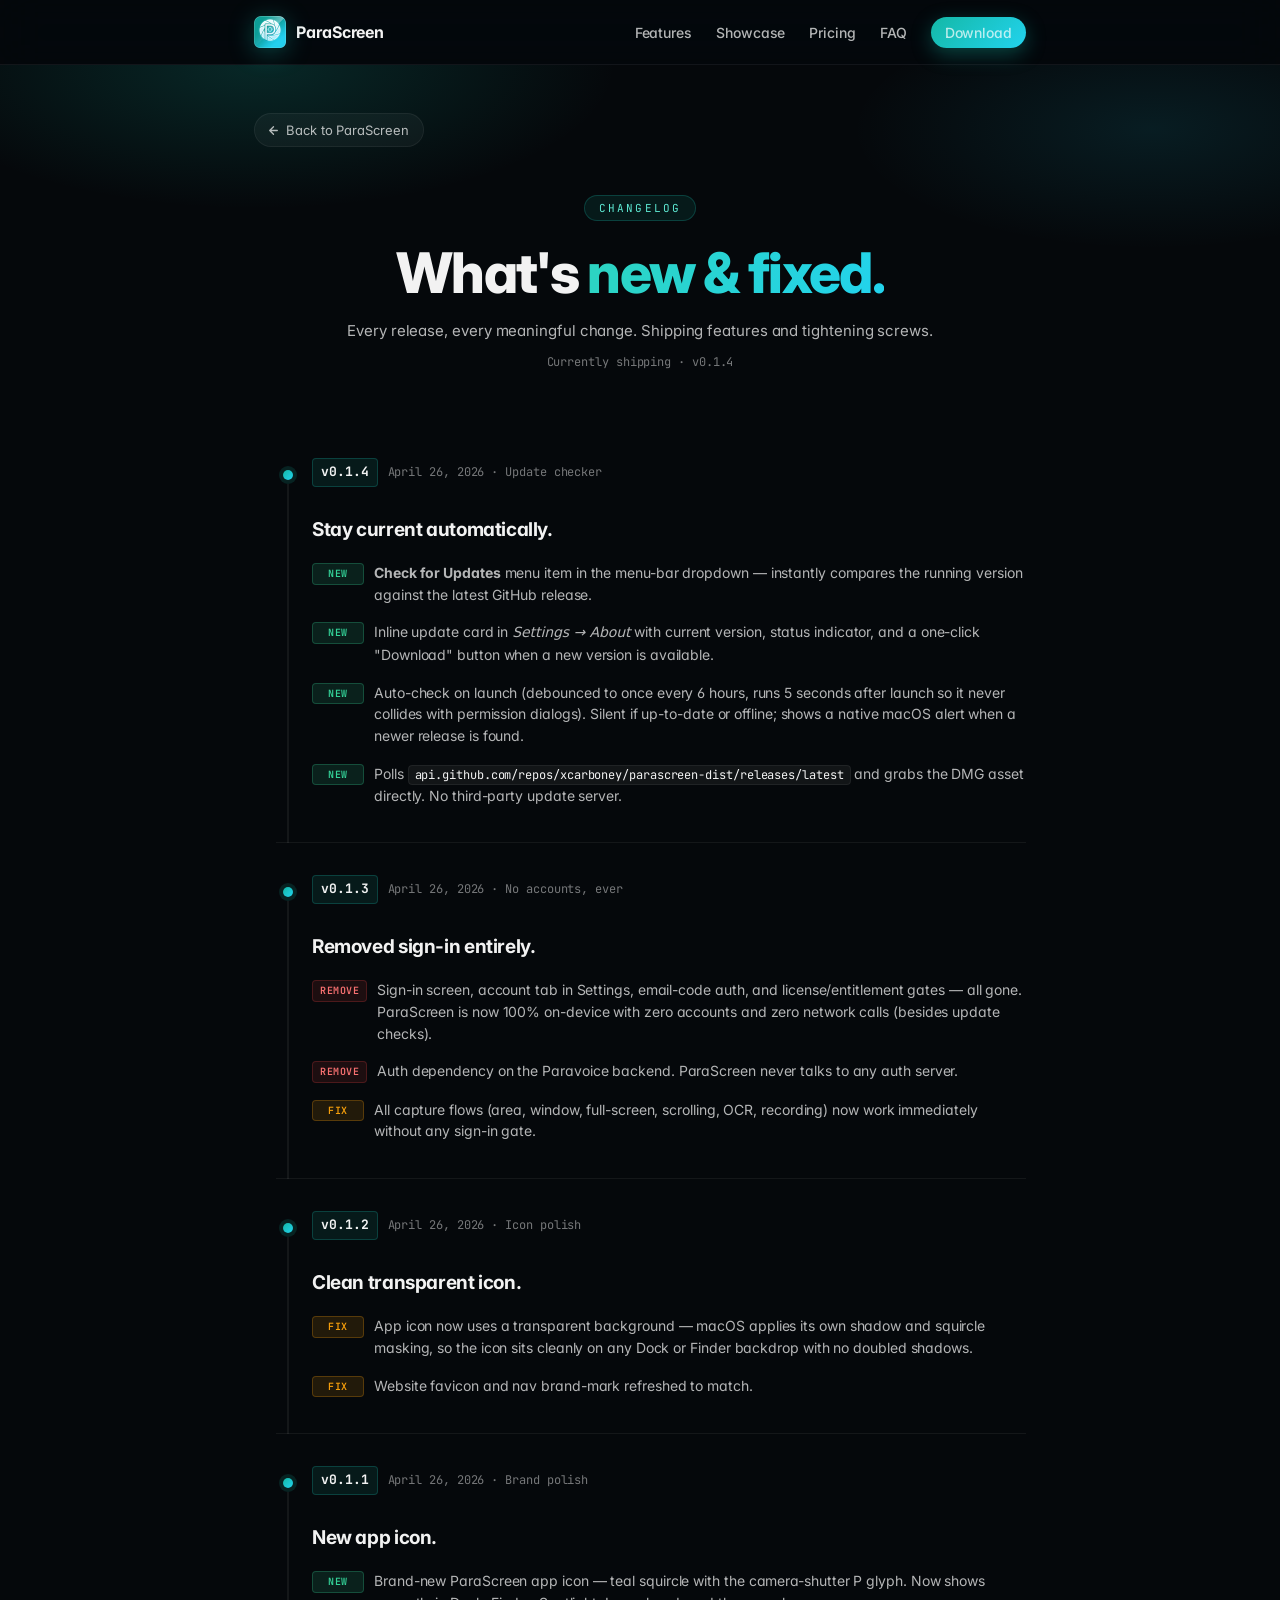
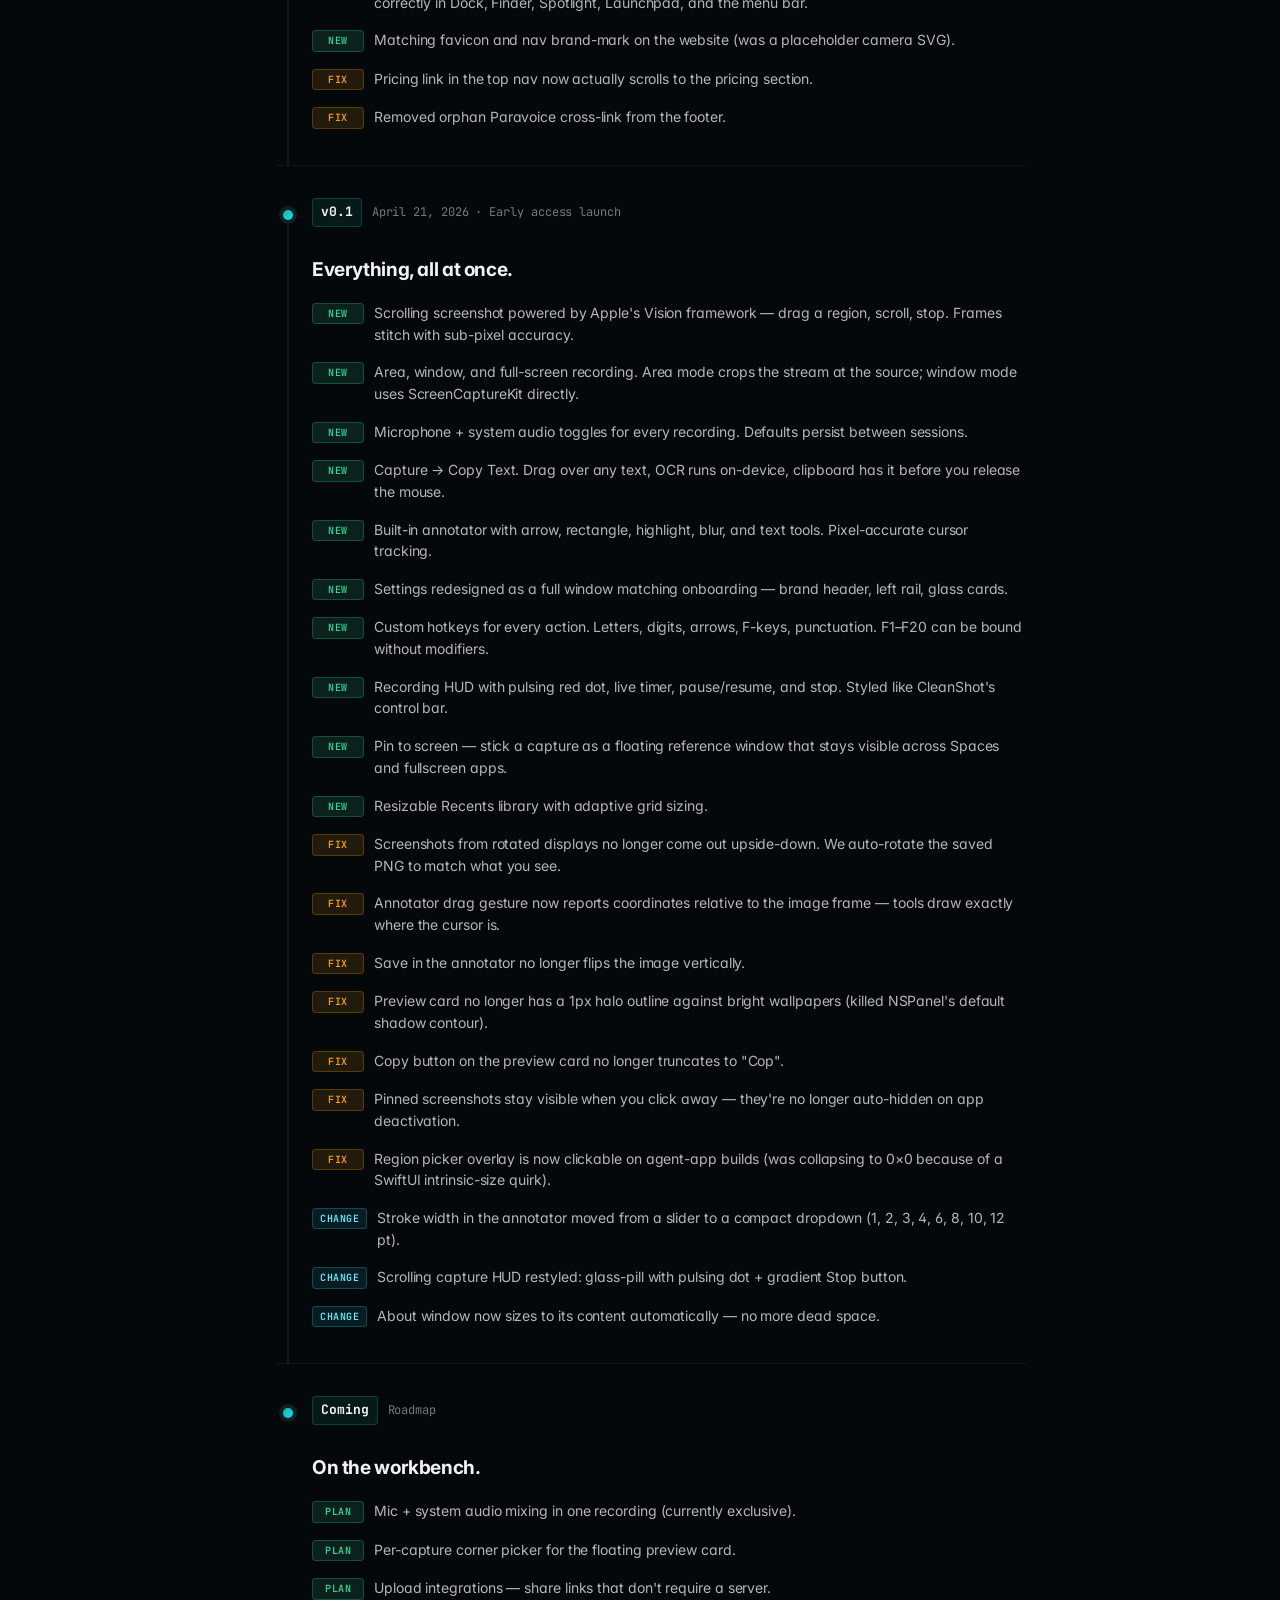
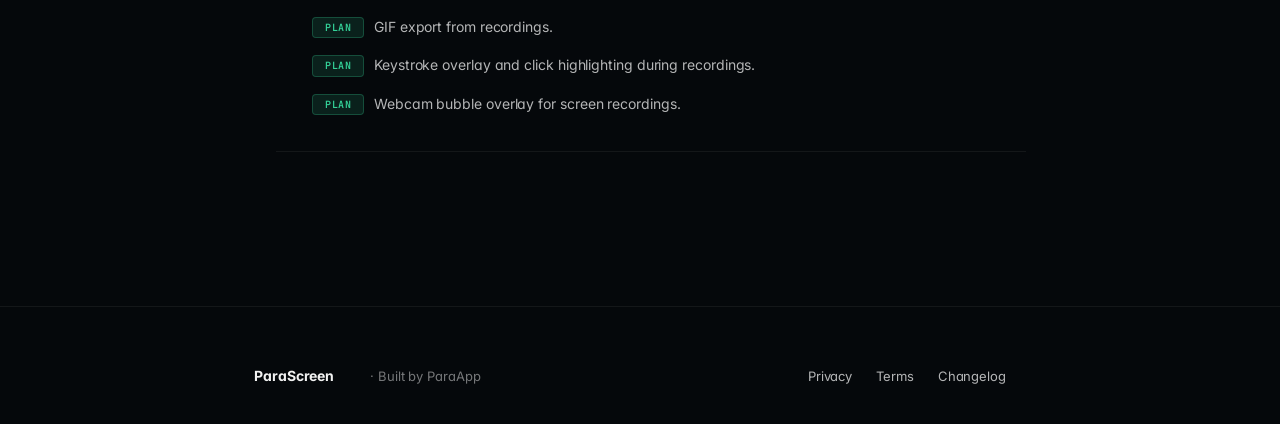
==== commit 648a7442: "v0.1.4: changelog entry for built-in update checker" ====
--- a/changelog.html
+++ b/changelog.html
@@ -54,11 +54,26 @@
       <span class="eyebrow">Changelog</span>
       <h1>What's <span class="grad">new &amp; fixed.</span></h1>
       <p class="sub">Every release, every meaningful change. Shipping features and tightening screws.</p>
-      <div class="meta">Currently shipping · v0.1.3</div>
+      <div class="meta">Currently shipping · v0.1.4</div>
     </div>
 
     <div class="legal-body" style="padding-top: 24px;">
       <ul class="changelog-list">
+
+        <!-- v0.1.4 — update checker -->
+        <li class="changelog-entry">
+          <div class="version">
+            <span class="v">v0.1.4</span>
+            <span class="date">April 26, 2026 · Update checker</span>
+          </div>
+          <h2>Stay current automatically.</h2>
+          <ul>
+            <li><span class="tag new">New</span><span><strong>Check for Updates</strong> menu item in the menu-bar dropdown — instantly compares the running version against the latest GitHub release.</span></li>
+            <li><span class="tag new">New</span><span>Inline update card in <em>Settings → About</em> with current version, status indicator, and a one-click "Download" button when a new version is available.</span></li>
+            <li><span class="tag new">New</span><span>Auto-check on launch (debounced to once every 6 hours, runs 5 seconds after launch so it never collides with permission dialogs). Silent if up-to-date or offline; shows a native macOS alert when a newer release is found.</span></li>
+            <li><span class="tag new">New</span><span>Polls <code>api.github.com/repos/xcarboney/parascreen-dist/releases/latest</code> and grabs the DMG asset directly. No third-party update server.</span></li>
+          </ul>
+        </li>
 
         <!-- v0.1.3 — no accounts -->
         <li class="changelog-entry">
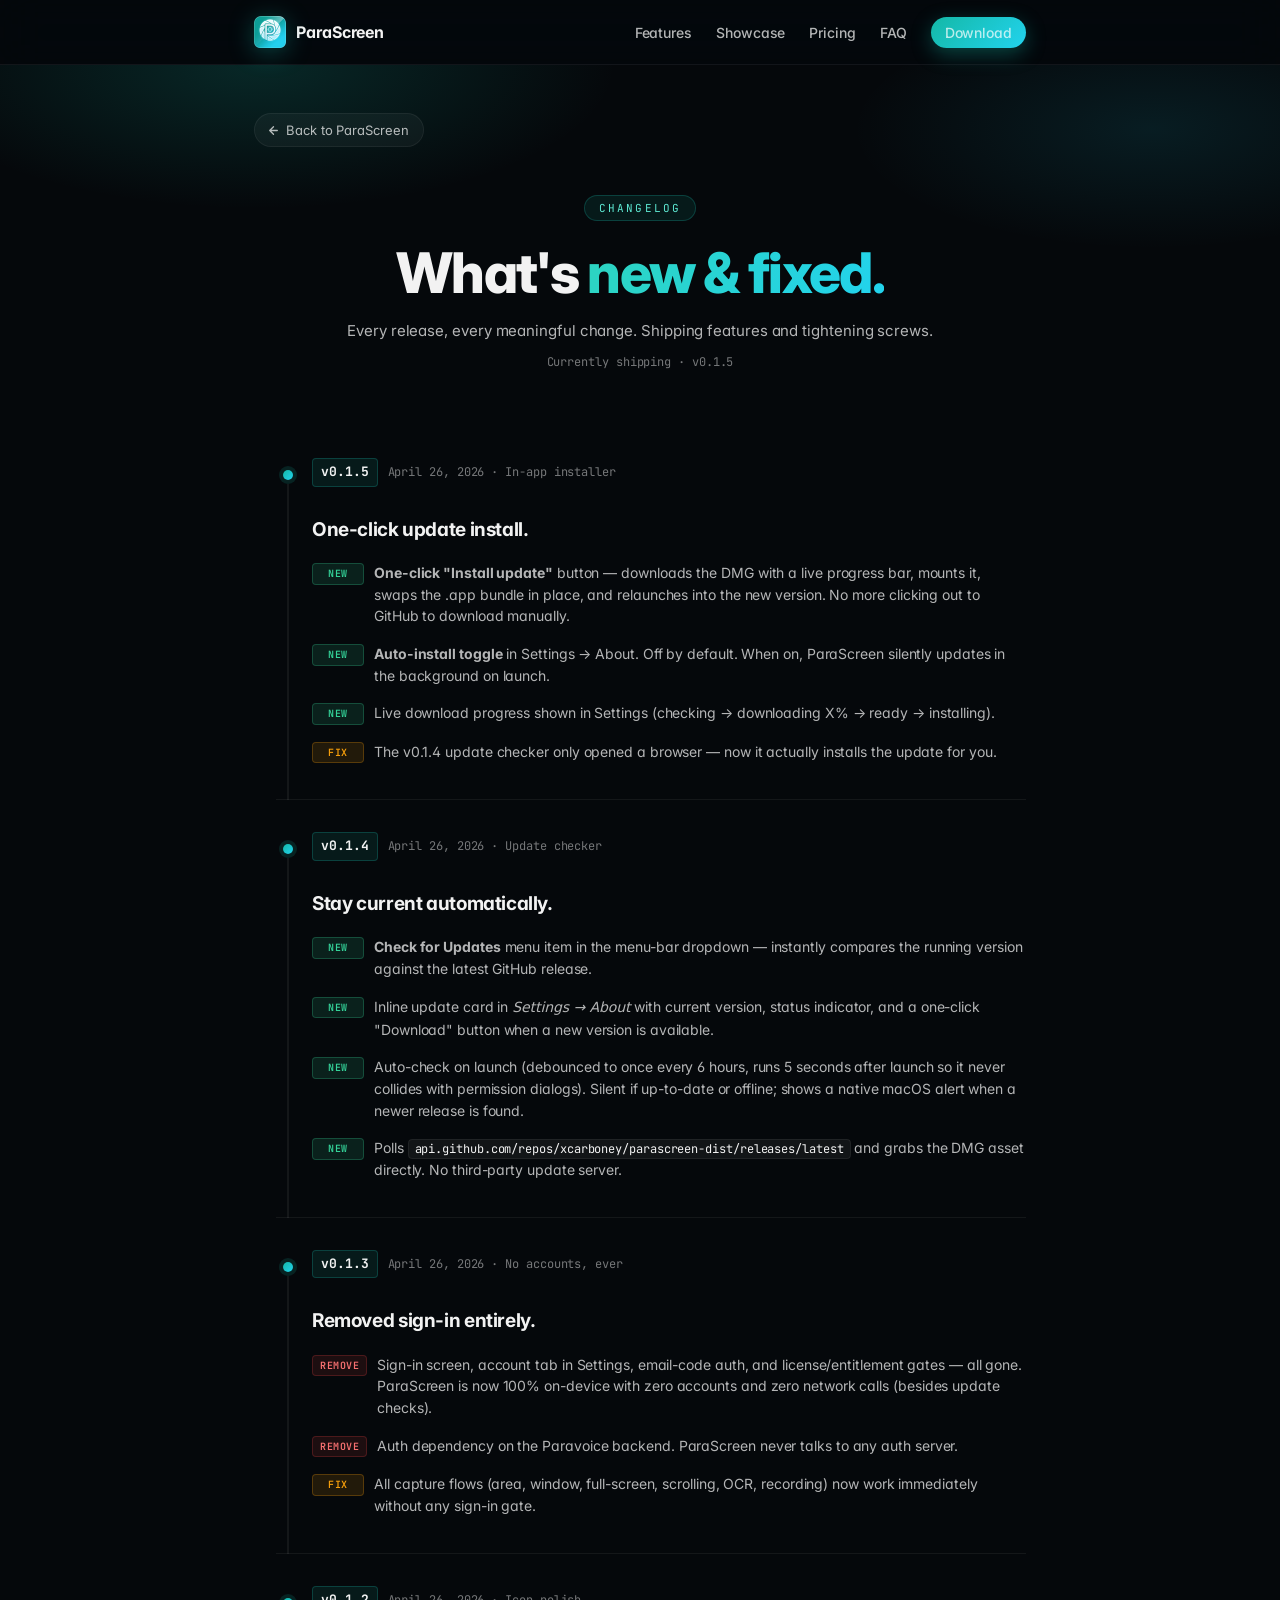
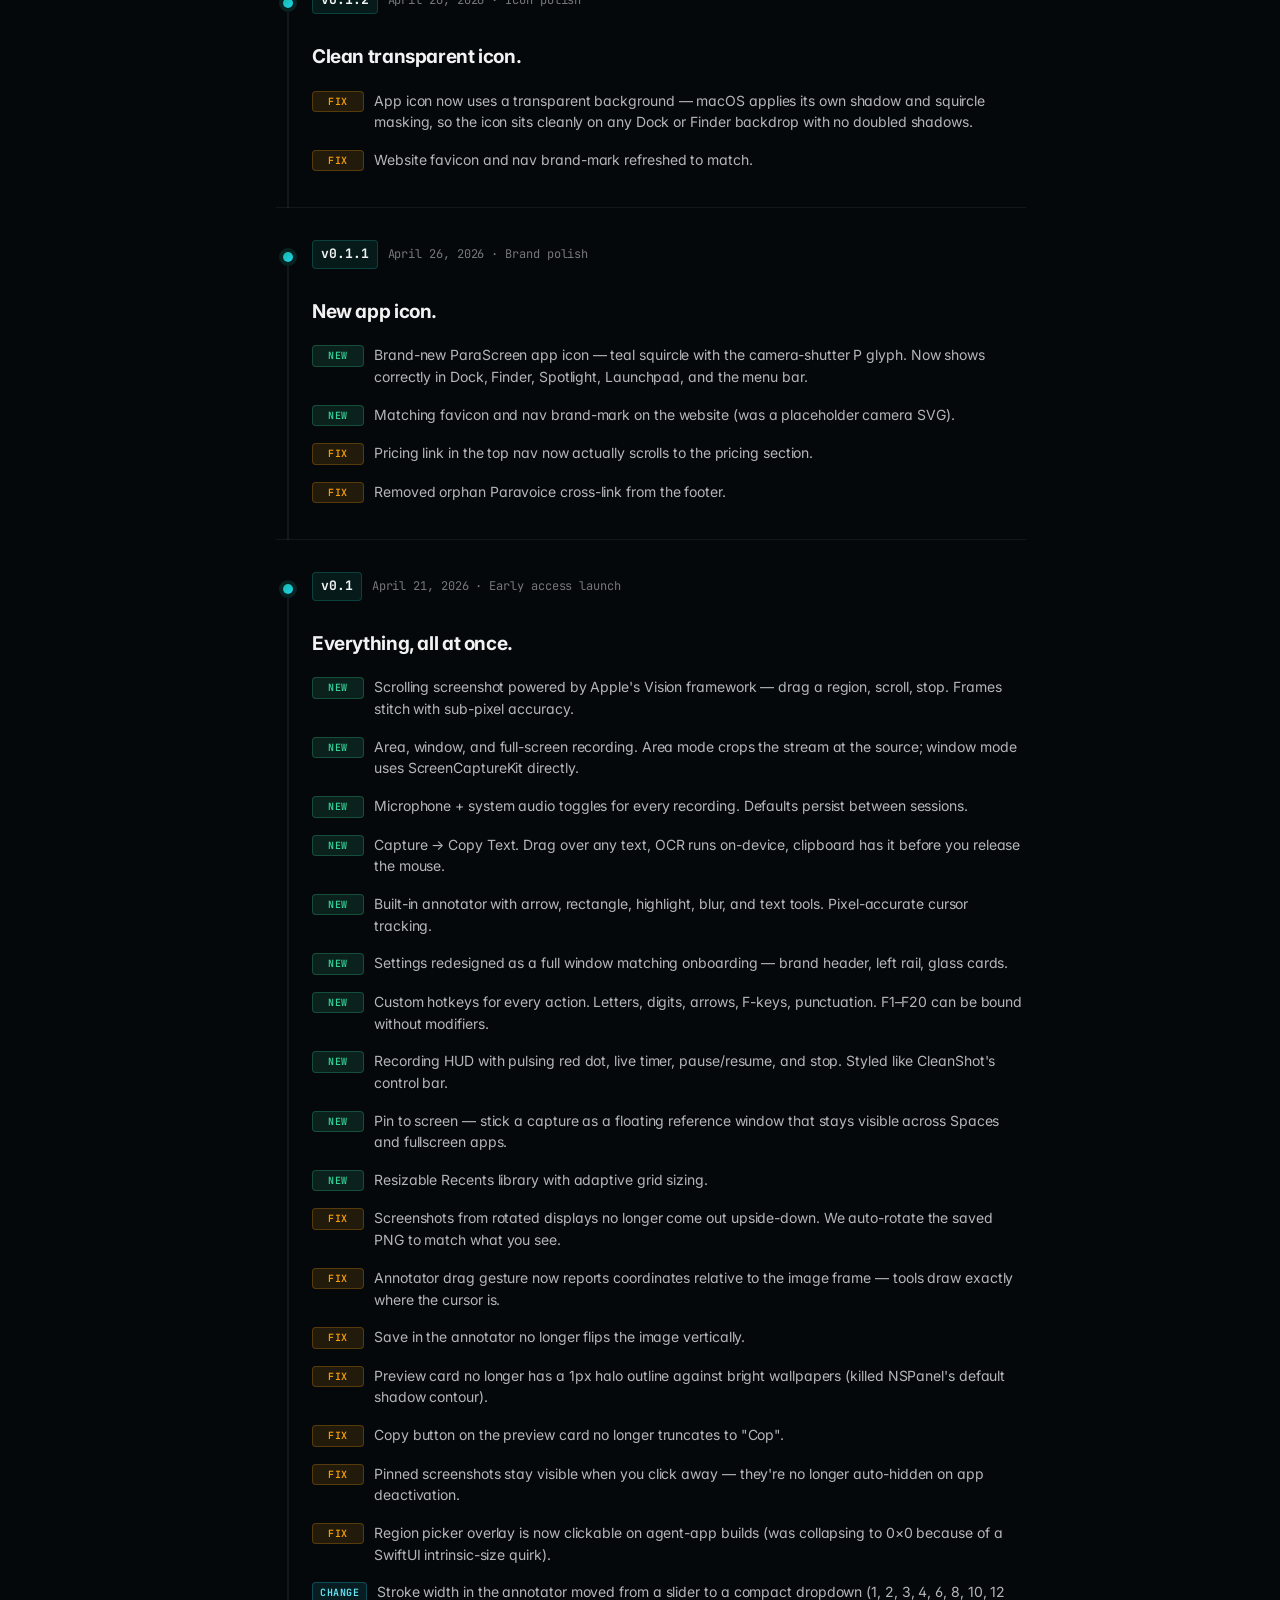
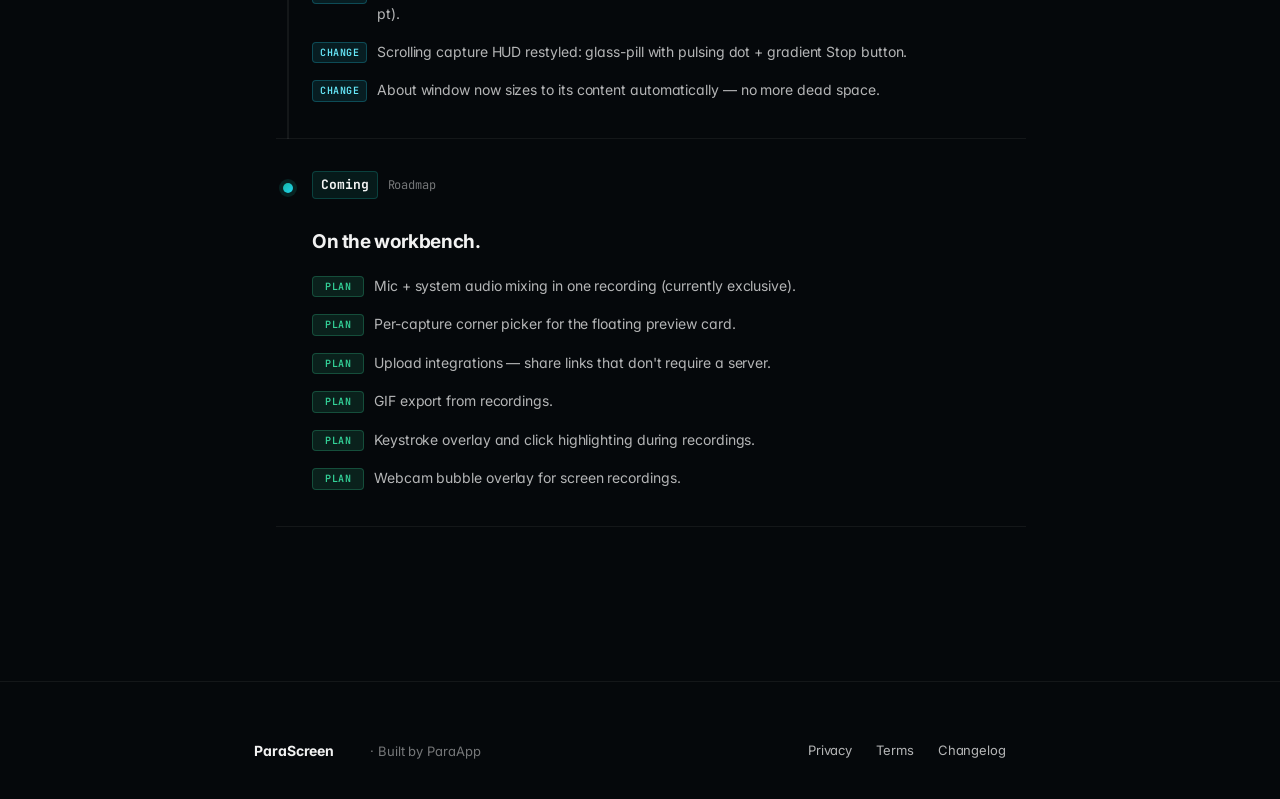
==== commit dfd43239: "v0.1.5: changelog entry for real in-app updater" ====
--- a/changelog.html
+++ b/changelog.html
@@ -54,11 +54,26 @@
       <span class="eyebrow">Changelog</span>
       <h1>What's <span class="grad">new &amp; fixed.</span></h1>
       <p class="sub">Every release, every meaningful change. Shipping features and tightening screws.</p>
-      <div class="meta">Currently shipping · v0.1.4</div>
+      <div class="meta">Currently shipping · v0.1.5</div>
     </div>
 
     <div class="legal-body" style="padding-top: 24px;">
       <ul class="changelog-list">
+
+        <!-- v0.1.5 — real updater -->
+        <li class="changelog-entry">
+          <div class="version">
+            <span class="v">v0.1.5</span>
+            <span class="date">April 26, 2026 · In-app installer</span>
+          </div>
+          <h2>One-click update install.</h2>
+          <ul>
+            <li><span class="tag new">New</span><span><strong>One-click "Install update"</strong> button — downloads the DMG with a live progress bar, mounts it, swaps the .app bundle in place, and relaunches into the new version. No more clicking out to GitHub to download manually.</span></li>
+            <li><span class="tag new">New</span><span><strong>Auto-install toggle</strong> in Settings → About. Off by default. When on, ParaScreen silently updates in the background on launch.</span></li>
+            <li><span class="tag new">New</span><span>Live download progress shown in Settings (checking → downloading X% → ready → installing).</span></li>
+            <li><span class="tag fix">Fix</span><span>The v0.1.4 update checker only opened a browser — now it actually installs the update for you.</span></li>
+          </ul>
+        </li>
 
         <!-- v0.1.4 — update checker -->
         <li class="changelog-entry">
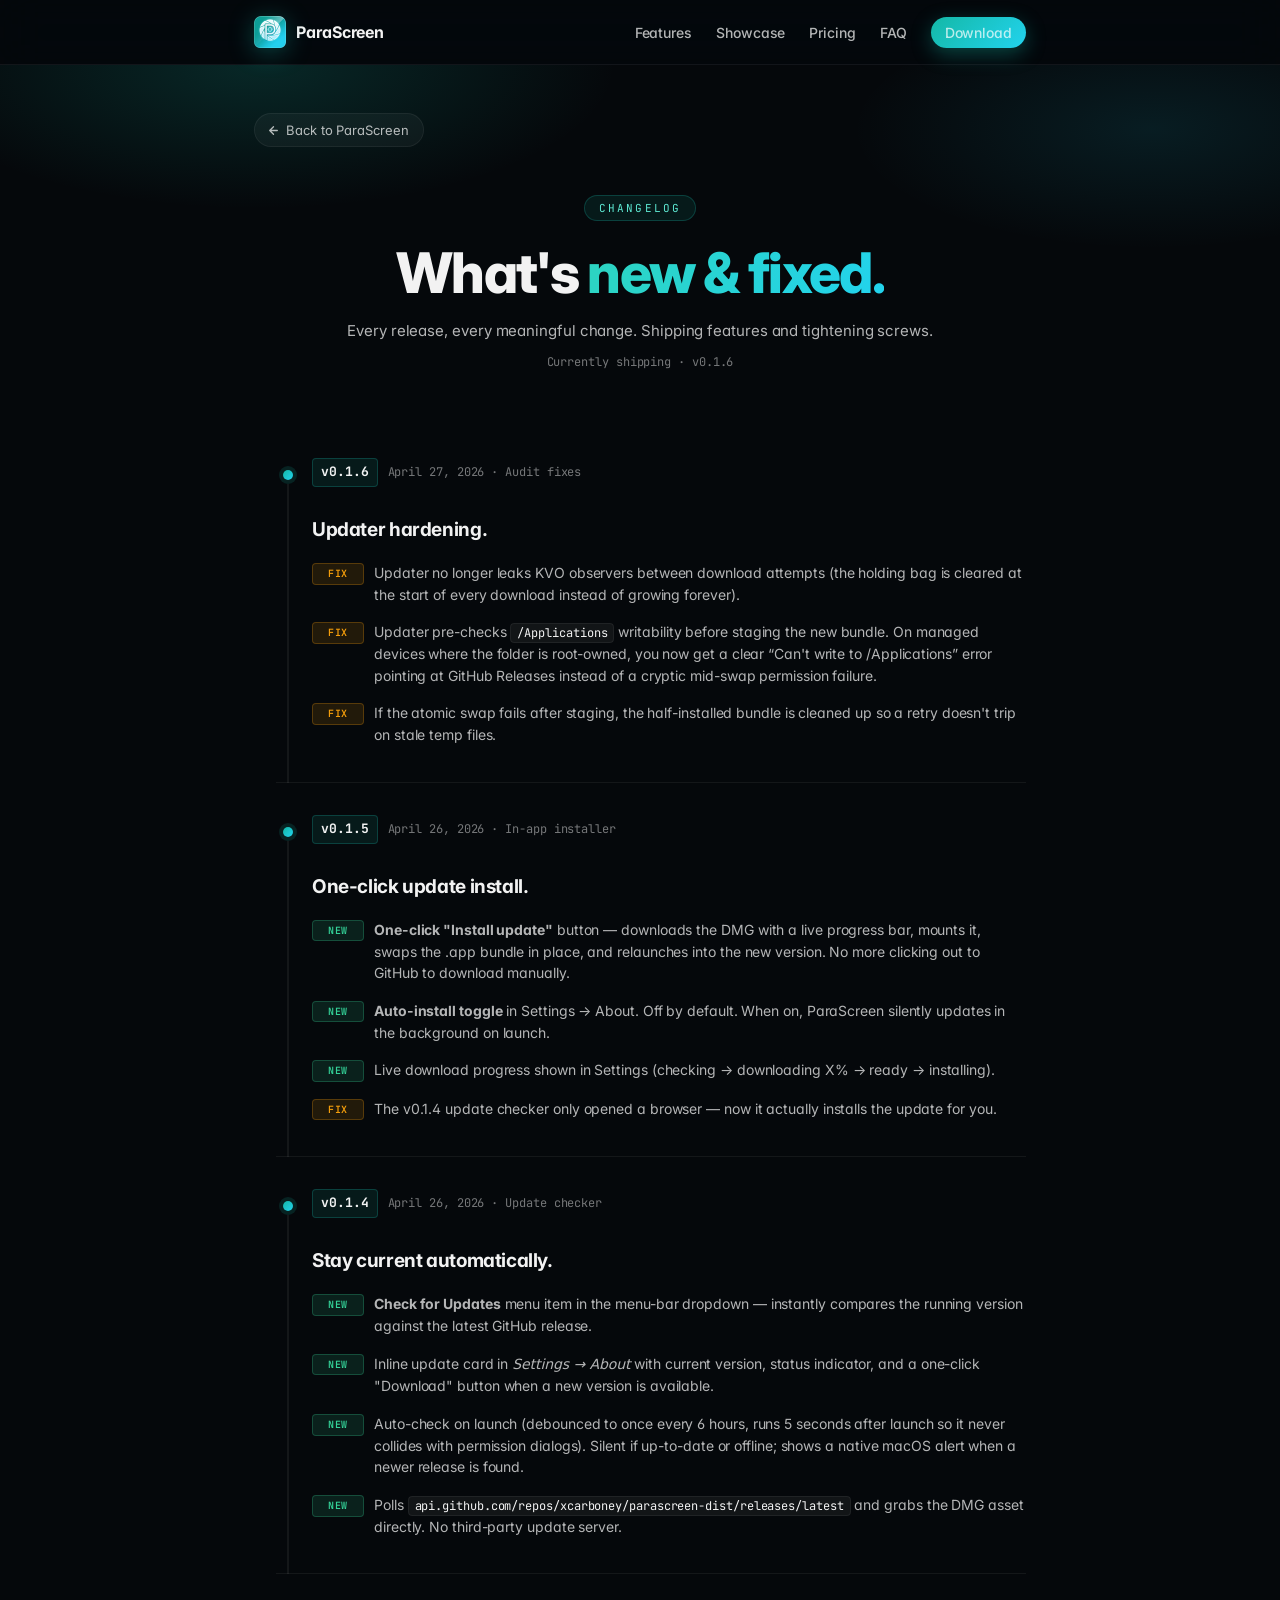
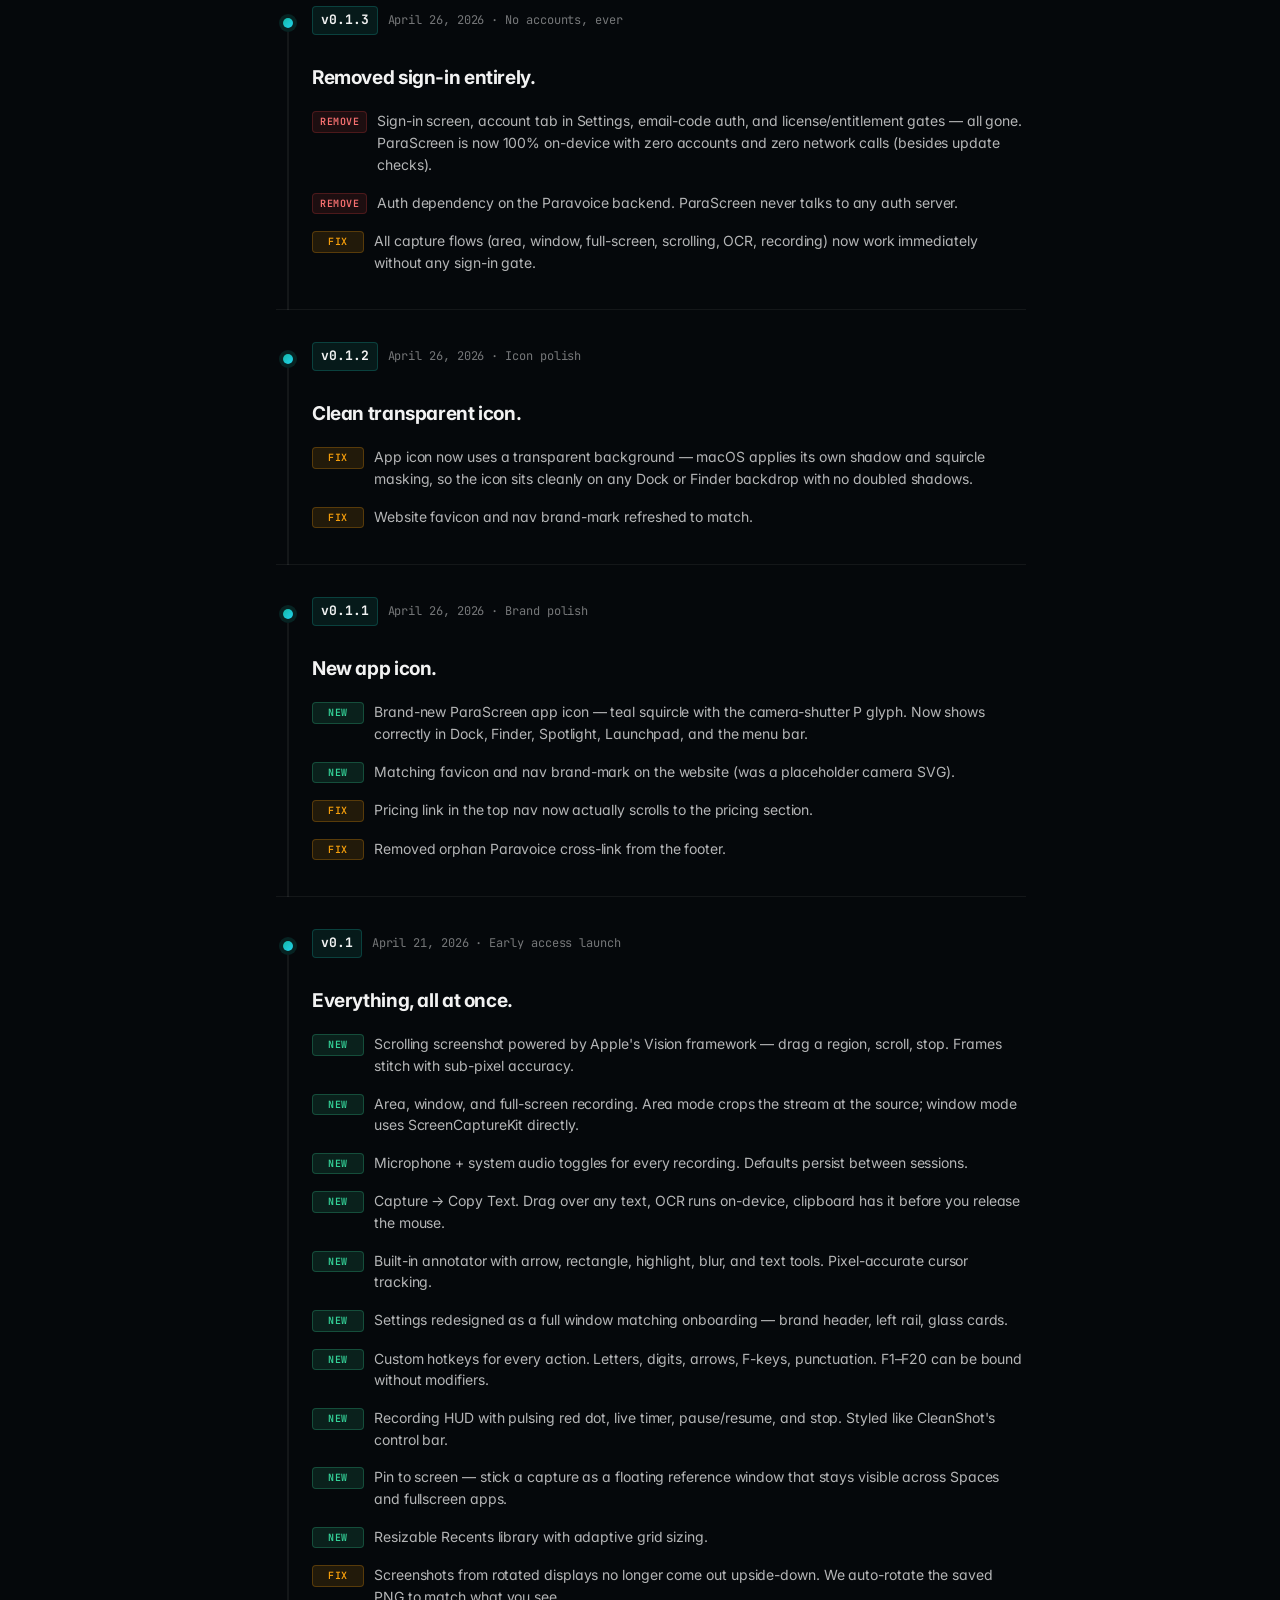
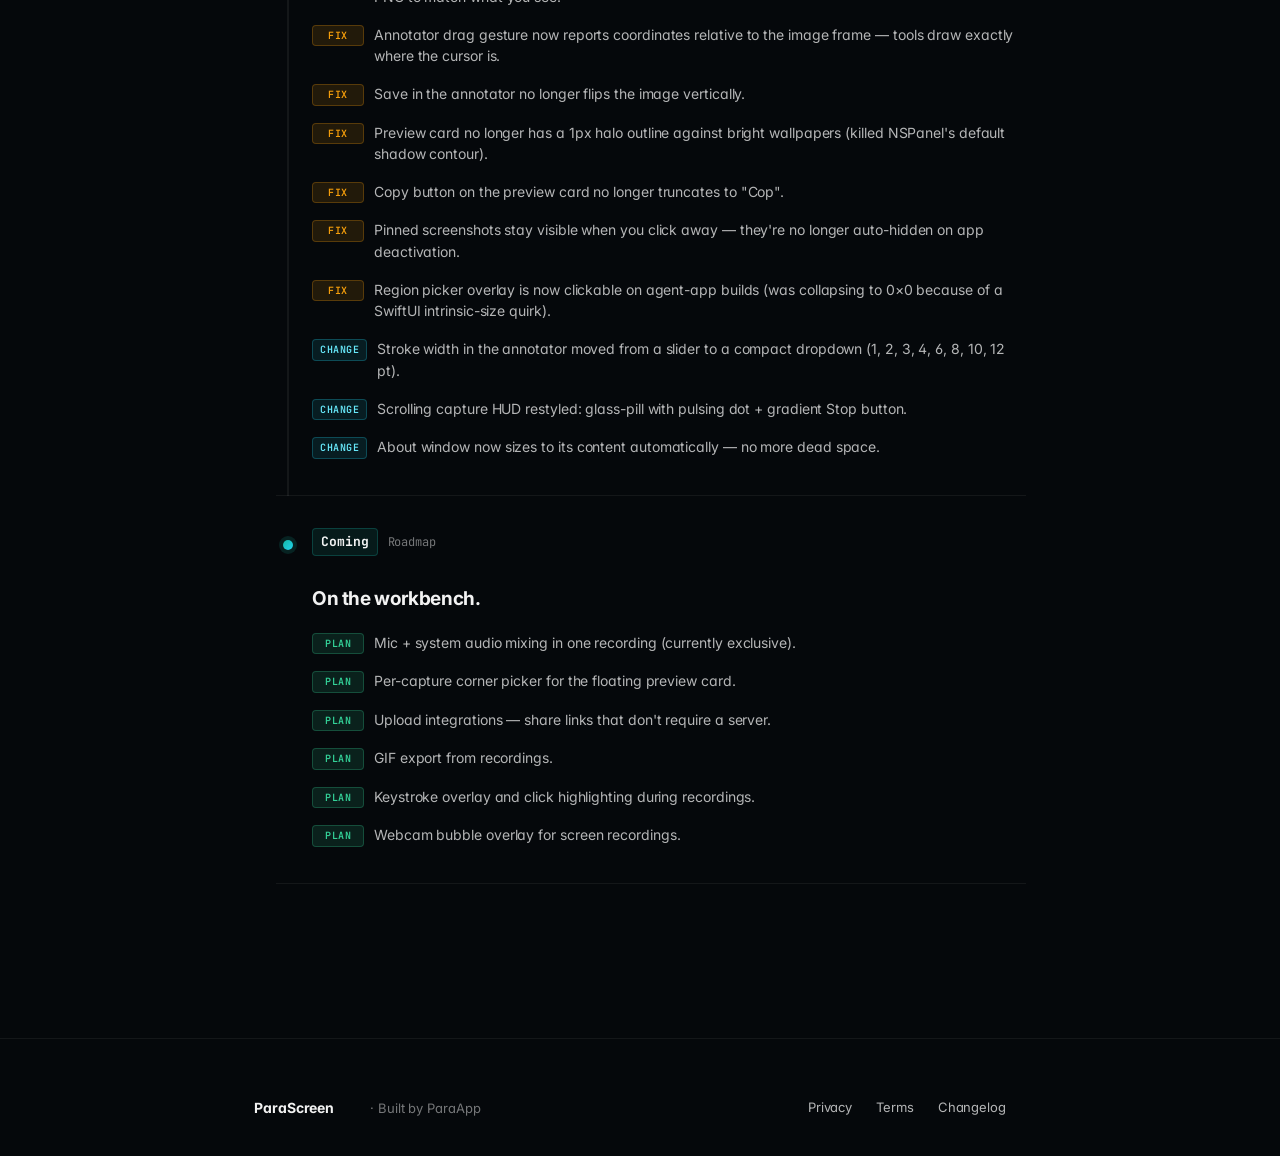
==== commit b4795c96: "v0.1.6 changelog" ====
--- a/changelog.html
+++ b/changelog.html
@@ -54,11 +54,25 @@
       <span class="eyebrow">Changelog</span>
       <h1>What's <span class="grad">new &amp; fixed.</span></h1>
       <p class="sub">Every release, every meaningful change. Shipping features and tightening screws.</p>
-      <div class="meta">Currently shipping · v0.1.5</div>
+      <div class="meta">Currently shipping · v0.1.6</div>
     </div>
 
     <div class="legal-body" style="padding-top: 24px;">
       <ul class="changelog-list">
+
+        <!-- v0.1.6 — audit fixes -->
+        <li class="changelog-entry">
+          <div class="version">
+            <span class="v">v0.1.6</span>
+            <span class="date">April 27, 2026 · Audit fixes</span>
+          </div>
+          <h2>Updater hardening.</h2>
+          <ul>
+            <li><span class="tag fix">Fix</span><span>Updater no longer leaks KVO observers between download attempts (the holding bag is cleared at the start of every download instead of growing forever).</span></li>
+            <li><span class="tag fix">Fix</span><span>Updater pre-checks <code>/Applications</code> writability before staging the new bundle. On managed devices where the folder is root-owned, you now get a clear “Can't write to /Applications” error pointing at GitHub Releases instead of a cryptic mid-swap permission failure.</span></li>
+            <li><span class="tag fix">Fix</span><span>If the atomic swap fails after staging, the half-installed bundle is cleaned up so a retry doesn't trip on stale temp files.</span></li>
+          </ul>
+        </li>
 
         <!-- v0.1.5 — real updater -->
         <li class="changelog-entry">
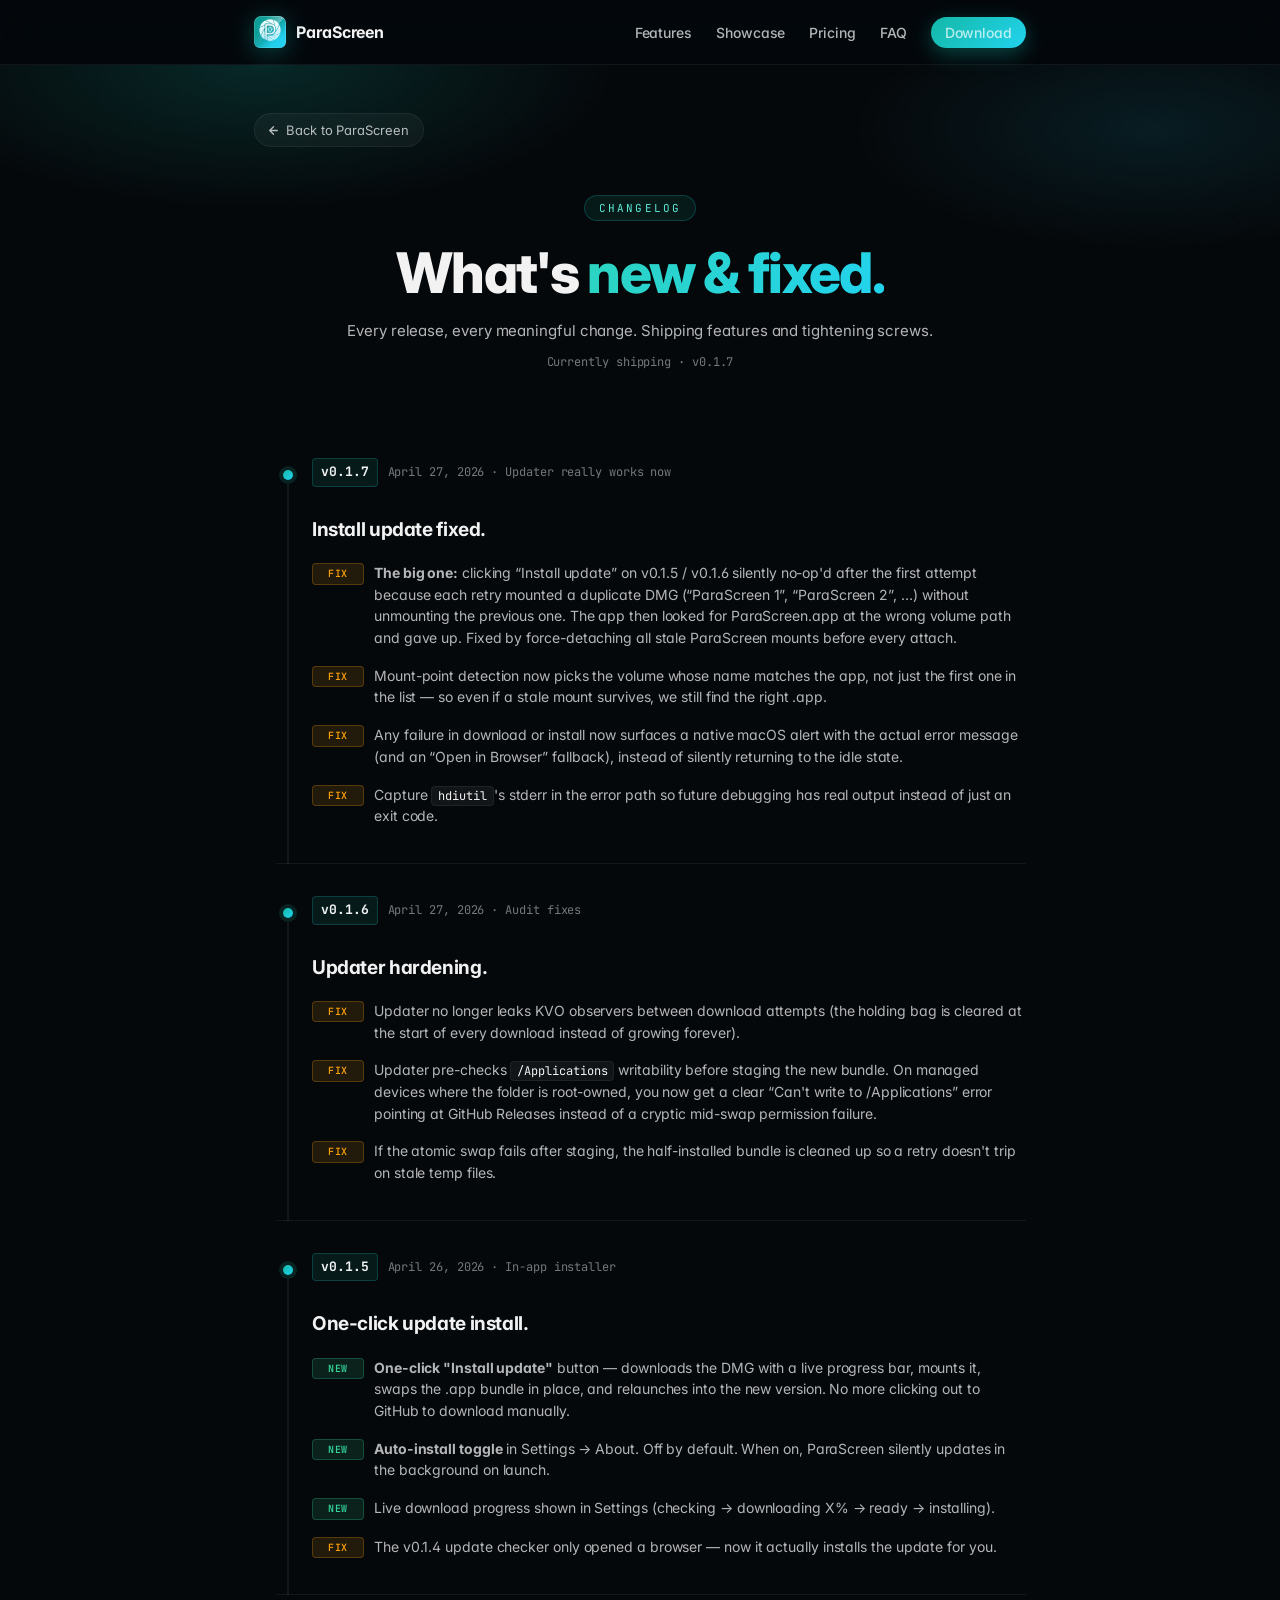
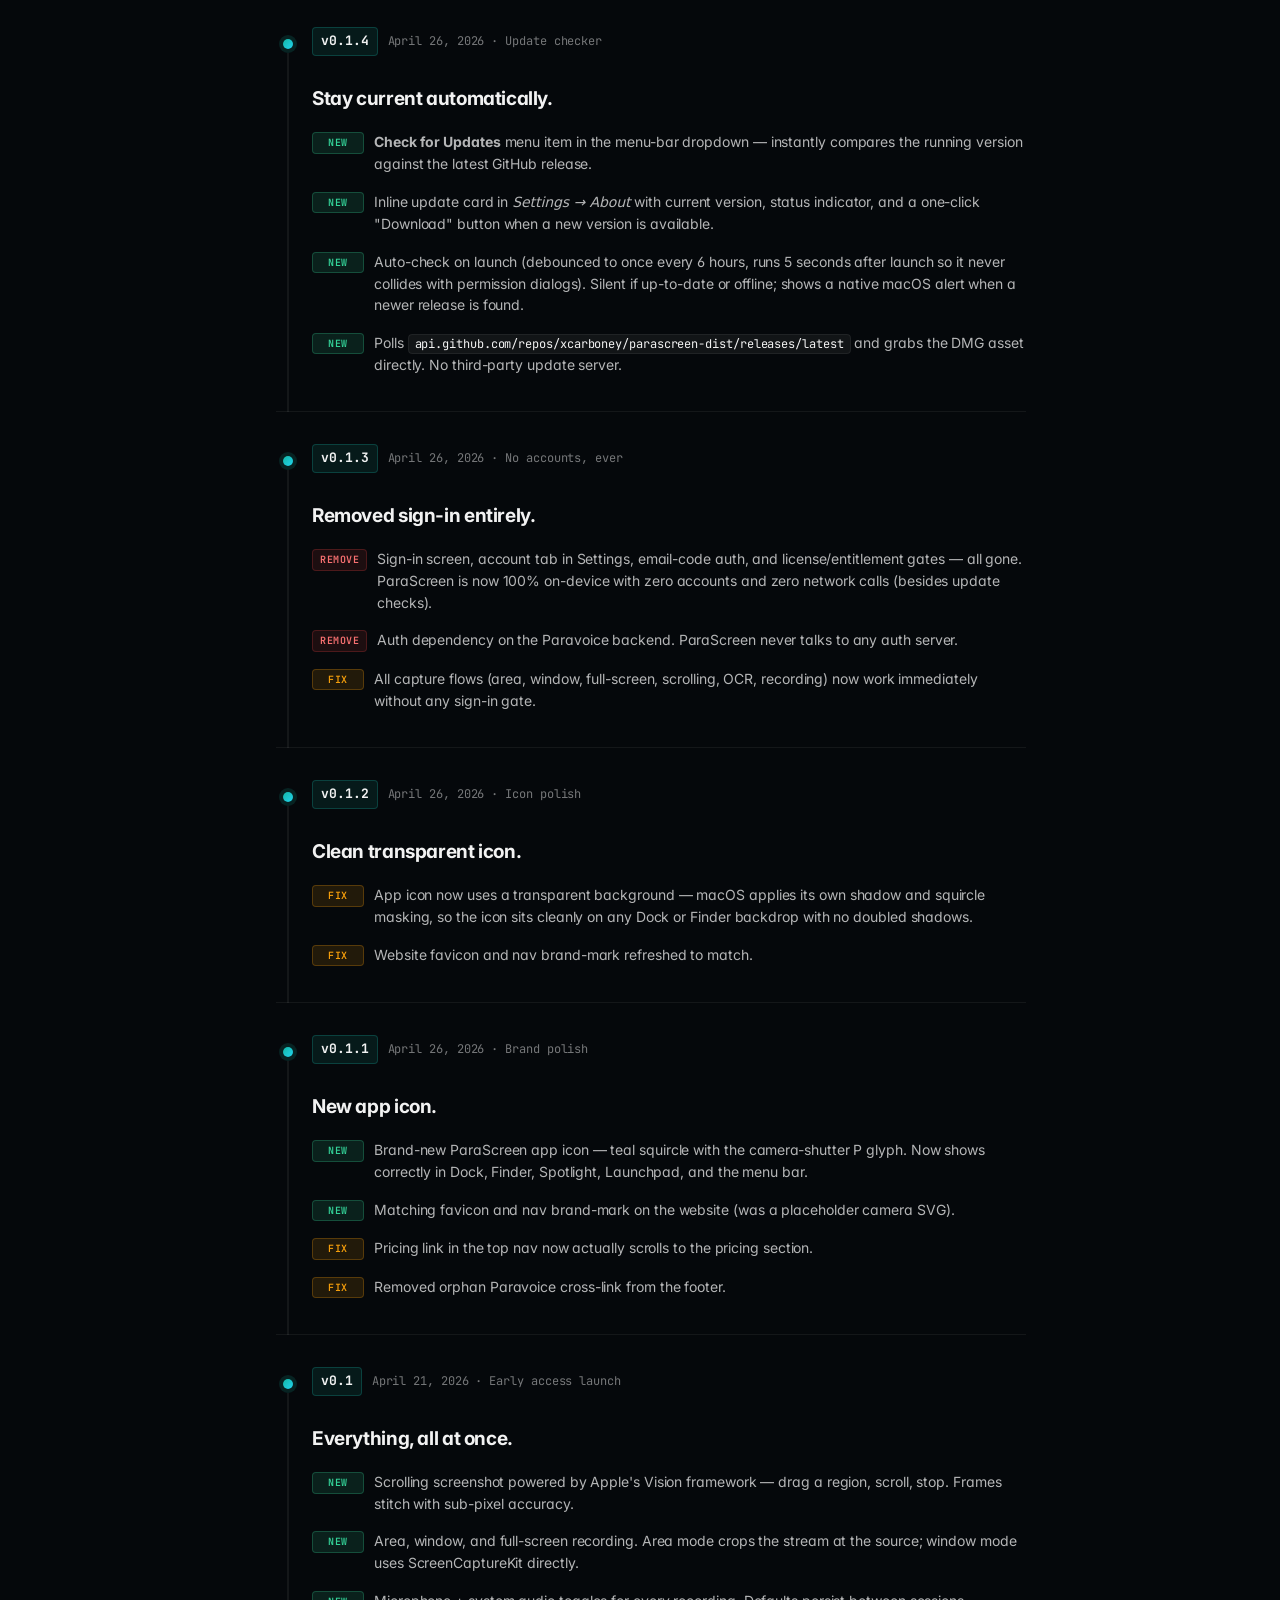
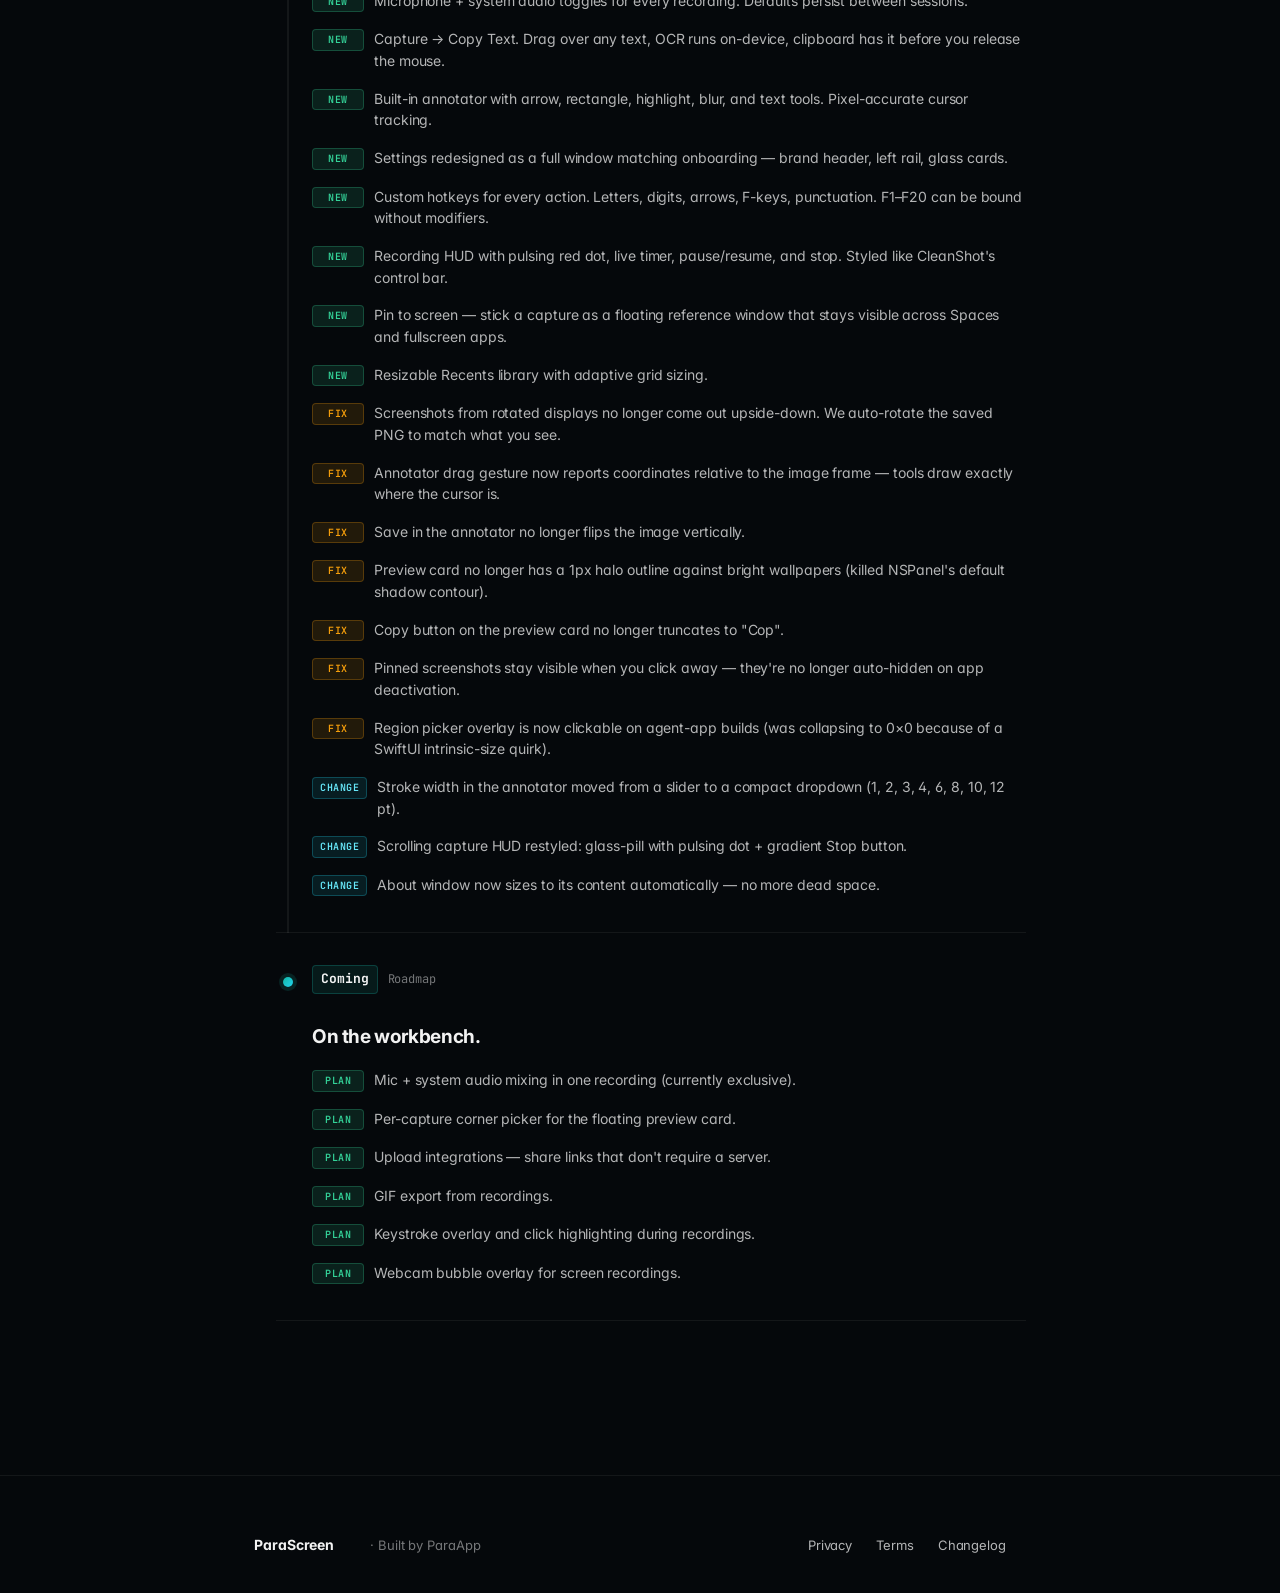
==== commit 81d1d562: "v0.1.7 changelog: updater idempotency + visible errors" ====
--- a/changelog.html
+++ b/changelog.html
@@ -54,11 +54,26 @@
       <span class="eyebrow">Changelog</span>
       <h1>What's <span class="grad">new &amp; fixed.</span></h1>
       <p class="sub">Every release, every meaningful change. Shipping features and tightening screws.</p>
-      <div class="meta">Currently shipping · v0.1.6</div>
+      <div class="meta">Currently shipping · v0.1.7</div>
     </div>
 
     <div class="legal-body" style="padding-top: 24px;">
       <ul class="changelog-list">
+
+        <!-- v0.1.7 — updater really works now -->
+        <li class="changelog-entry">
+          <div class="version">
+            <span class="v">v0.1.7</span>
+            <span class="date">April 27, 2026 · Updater really works now</span>
+          </div>
+          <h2>Install update fixed.</h2>
+          <ul>
+            <li><span class="tag fix">Fix</span><span><strong>The big one:</strong> clicking “Install update” on v0.1.5 / v0.1.6 silently no-op'd after the first attempt because each retry mounted a duplicate DMG (“ParaScreen 1”, “ParaScreen 2”, …) without unmounting the previous one. The app then looked for ParaScreen.app at the wrong volume path and gave up. Fixed by force-detaching all stale ParaScreen mounts before every attach.</span></li>
+            <li><span class="tag fix">Fix</span><span>Mount-point detection now picks the volume whose name matches the app, not just the first one in the list — so even if a stale mount survives, we still find the right .app.</span></li>
+            <li><span class="tag fix">Fix</span><span>Any failure in download or install now surfaces a native macOS alert with the actual error message (and an “Open in Browser” fallback), instead of silently returning to the idle state.</span></li>
+            <li><span class="tag fix">Fix</span><span>Capture <code>hdiutil</code>'s stderr in the error path so future debugging has real output instead of just an exit code.</span></li>
+          </ul>
+        </li>
 
         <!-- v0.1.6 — audit fixes -->
         <li class="changelog-entry">
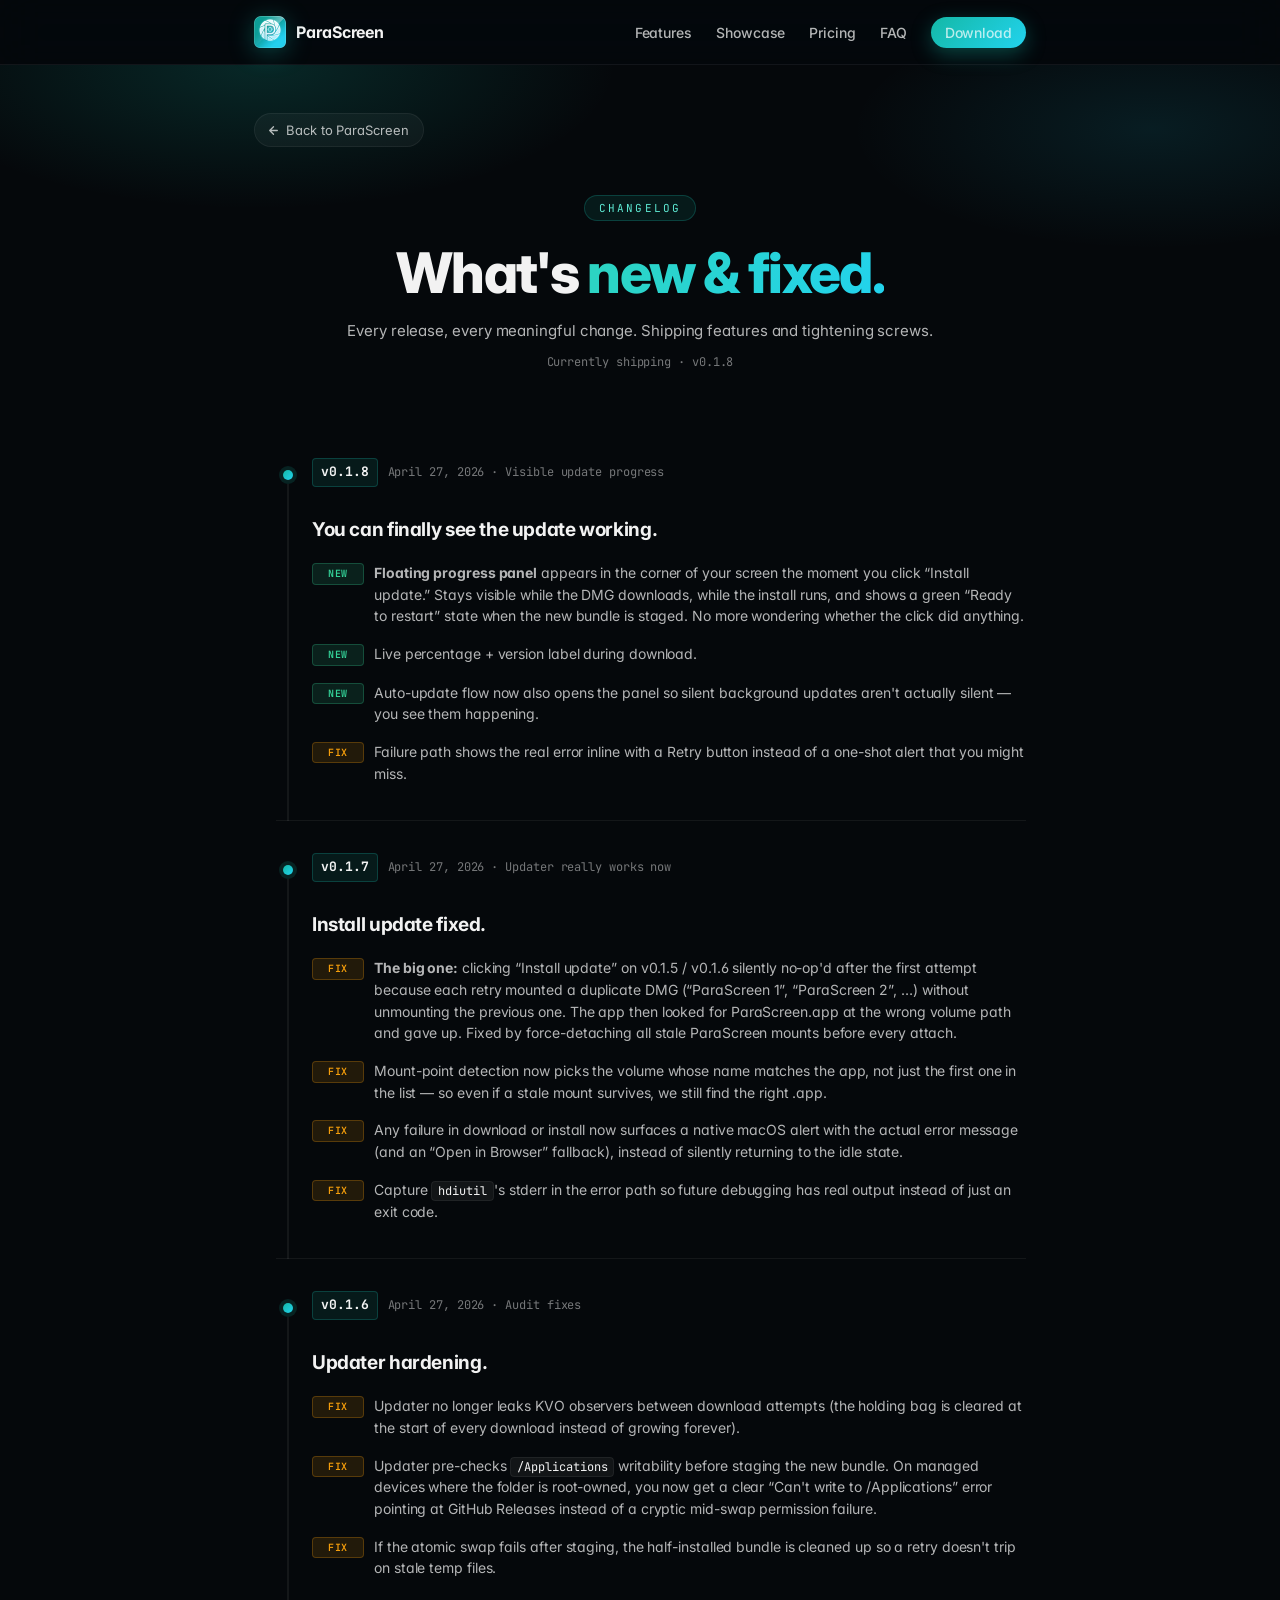
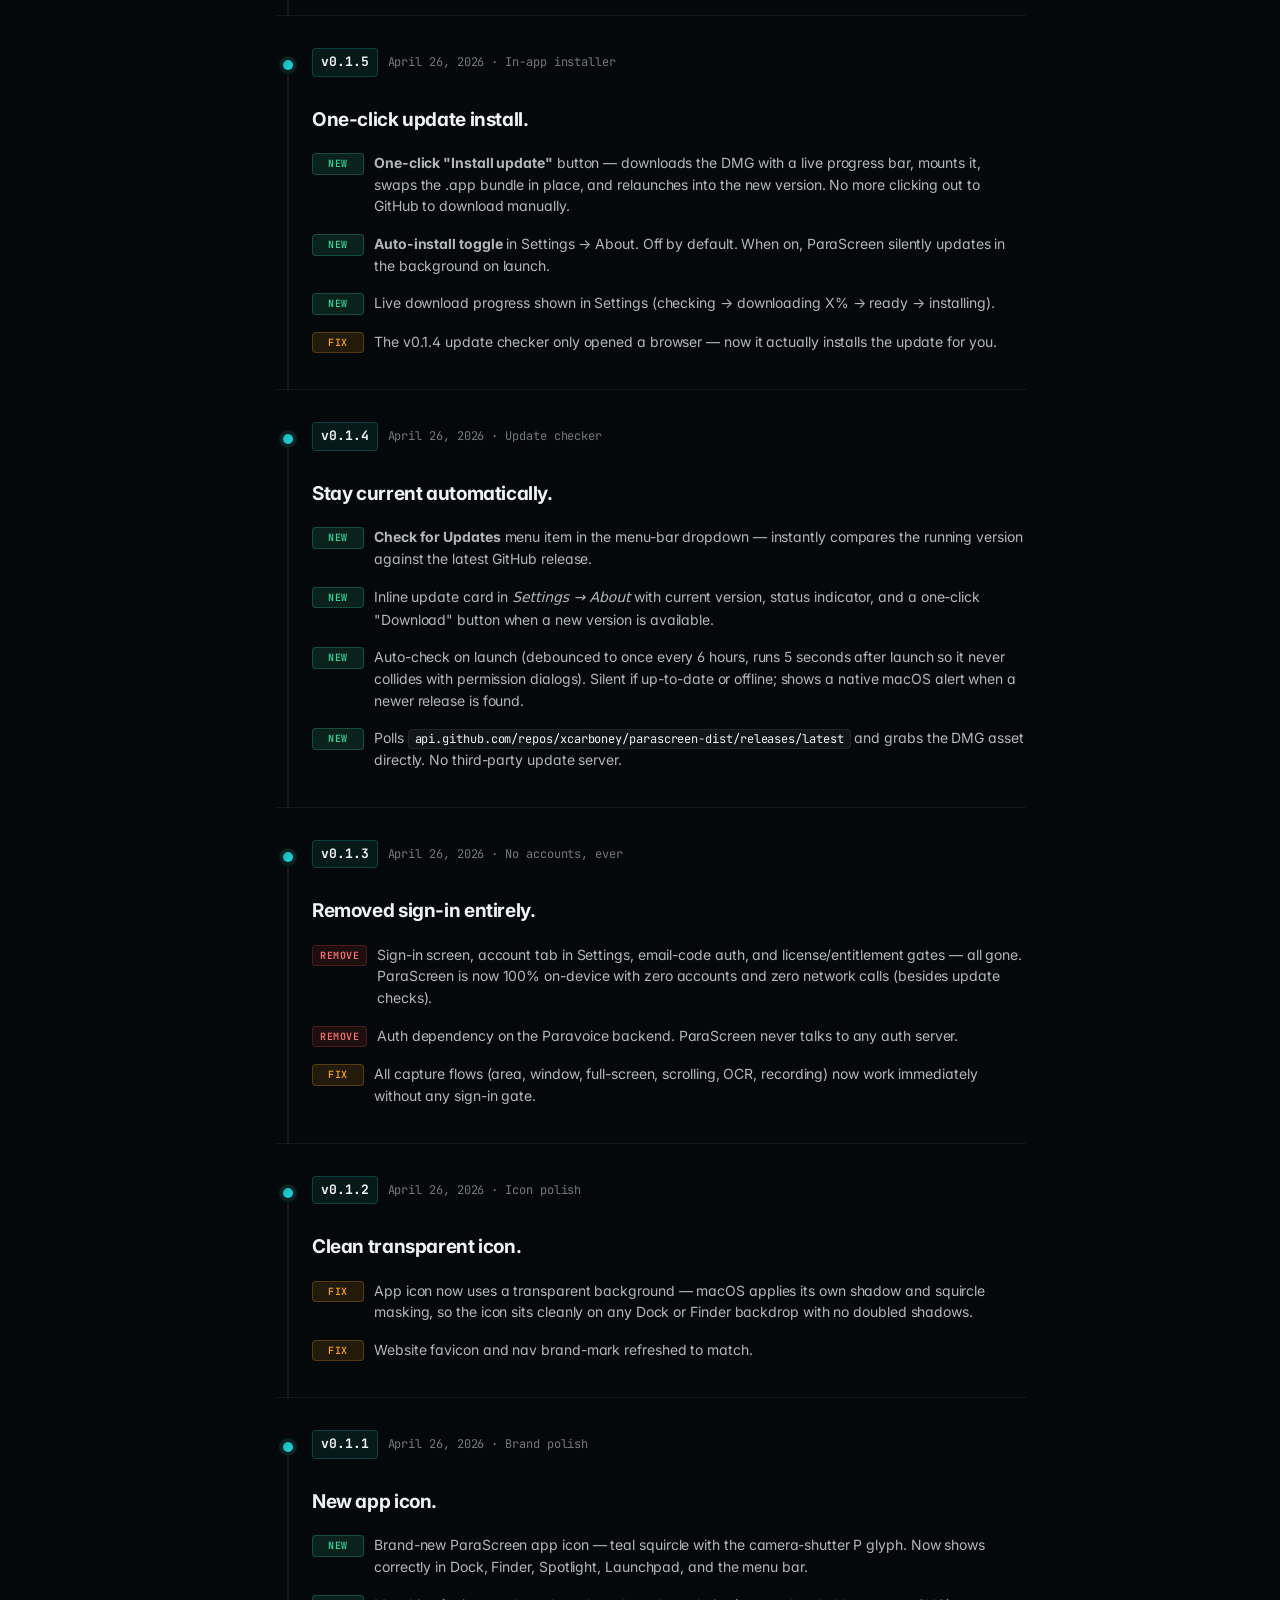
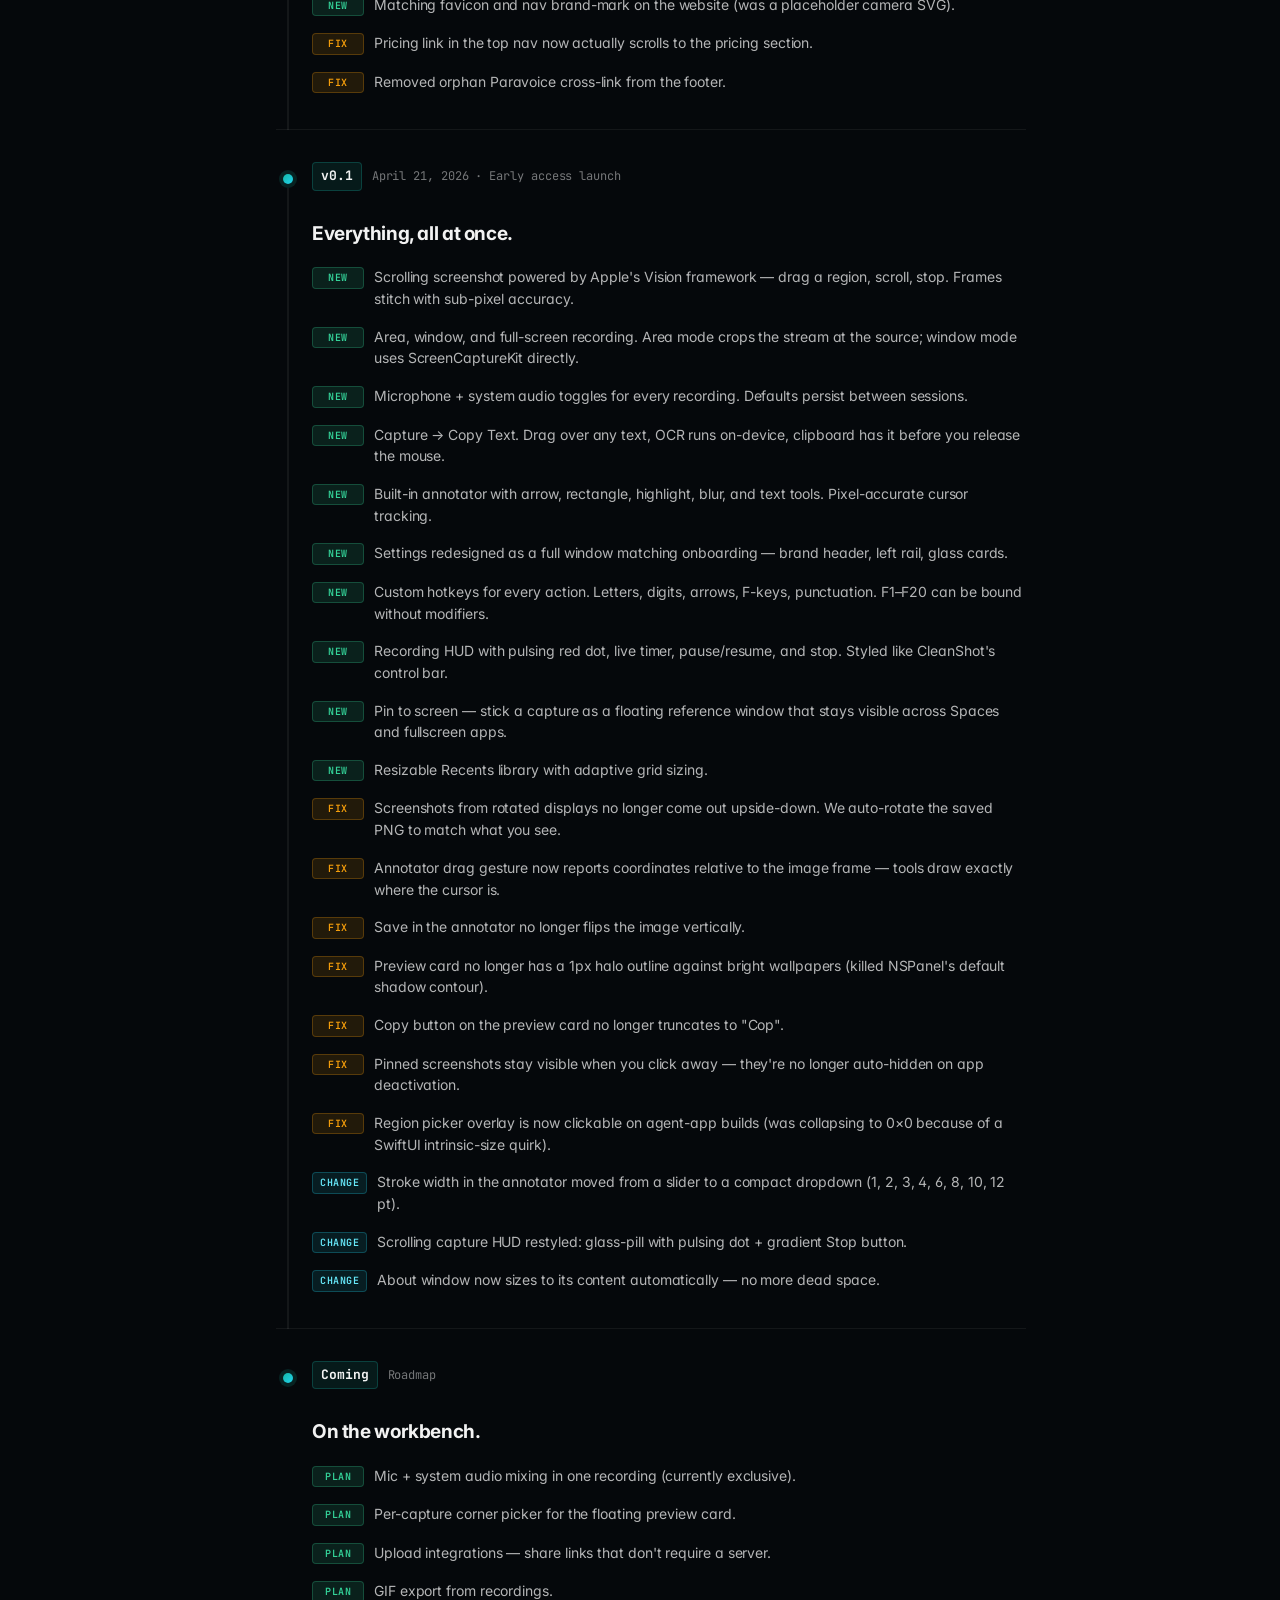
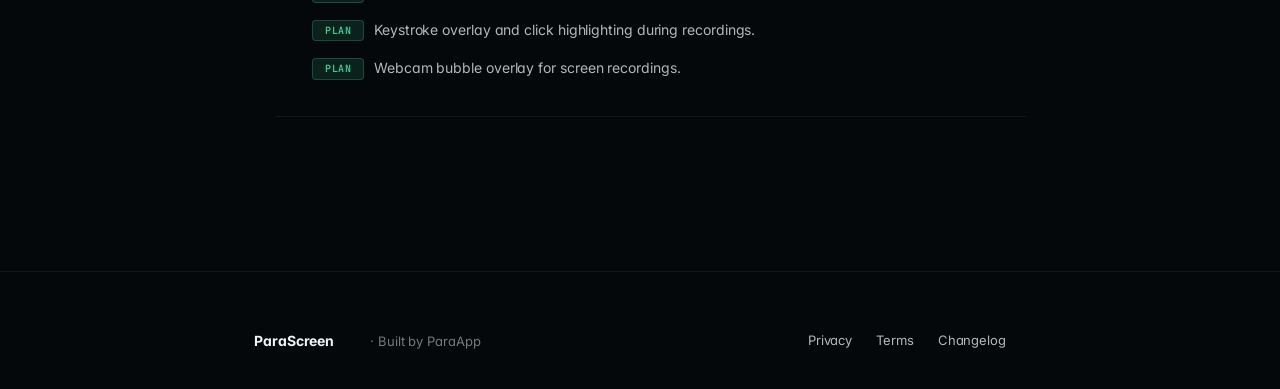
==== commit 043975c9: "v0.1.8 changelog: floating update progress panel" ====
--- a/changelog.html
+++ b/changelog.html
@@ -54,11 +54,26 @@
       <span class="eyebrow">Changelog</span>
       <h1>What's <span class="grad">new &amp; fixed.</span></h1>
       <p class="sub">Every release, every meaningful change. Shipping features and tightening screws.</p>
-      <div class="meta">Currently shipping · v0.1.7</div>
+      <div class="meta">Currently shipping · v0.1.8</div>
     </div>
 
     <div class="legal-body" style="padding-top: 24px;">
       <ul class="changelog-list">
+
+        <!-- v0.1.8 — visible update progress -->
+        <li class="changelog-entry">
+          <div class="version">
+            <span class="v">v0.1.8</span>
+            <span class="date">April 27, 2026 · Visible update progress</span>
+          </div>
+          <h2>You can finally see the update working.</h2>
+          <ul>
+            <li><span class="tag new">New</span><span><strong>Floating progress panel</strong> appears in the corner of your screen the moment you click “Install update.” Stays visible while the DMG downloads, while the install runs, and shows a green “Ready to restart” state when the new bundle is staged. No more wondering whether the click did anything.</span></li>
+            <li><span class="tag new">New</span><span>Live percentage + version label during download.</span></li>
+            <li><span class="tag new">New</span><span>Auto-update flow now also opens the panel so silent background updates aren't actually silent — you see them happening.</span></li>
+            <li><span class="tag fix">Fix</span><span>Failure path shows the real error inline with a Retry button instead of a one-shot alert that you might miss.</span></li>
+          </ul>
+        </li>
 
         <!-- v0.1.7 — updater really works now -->
         <li class="changelog-entry">
